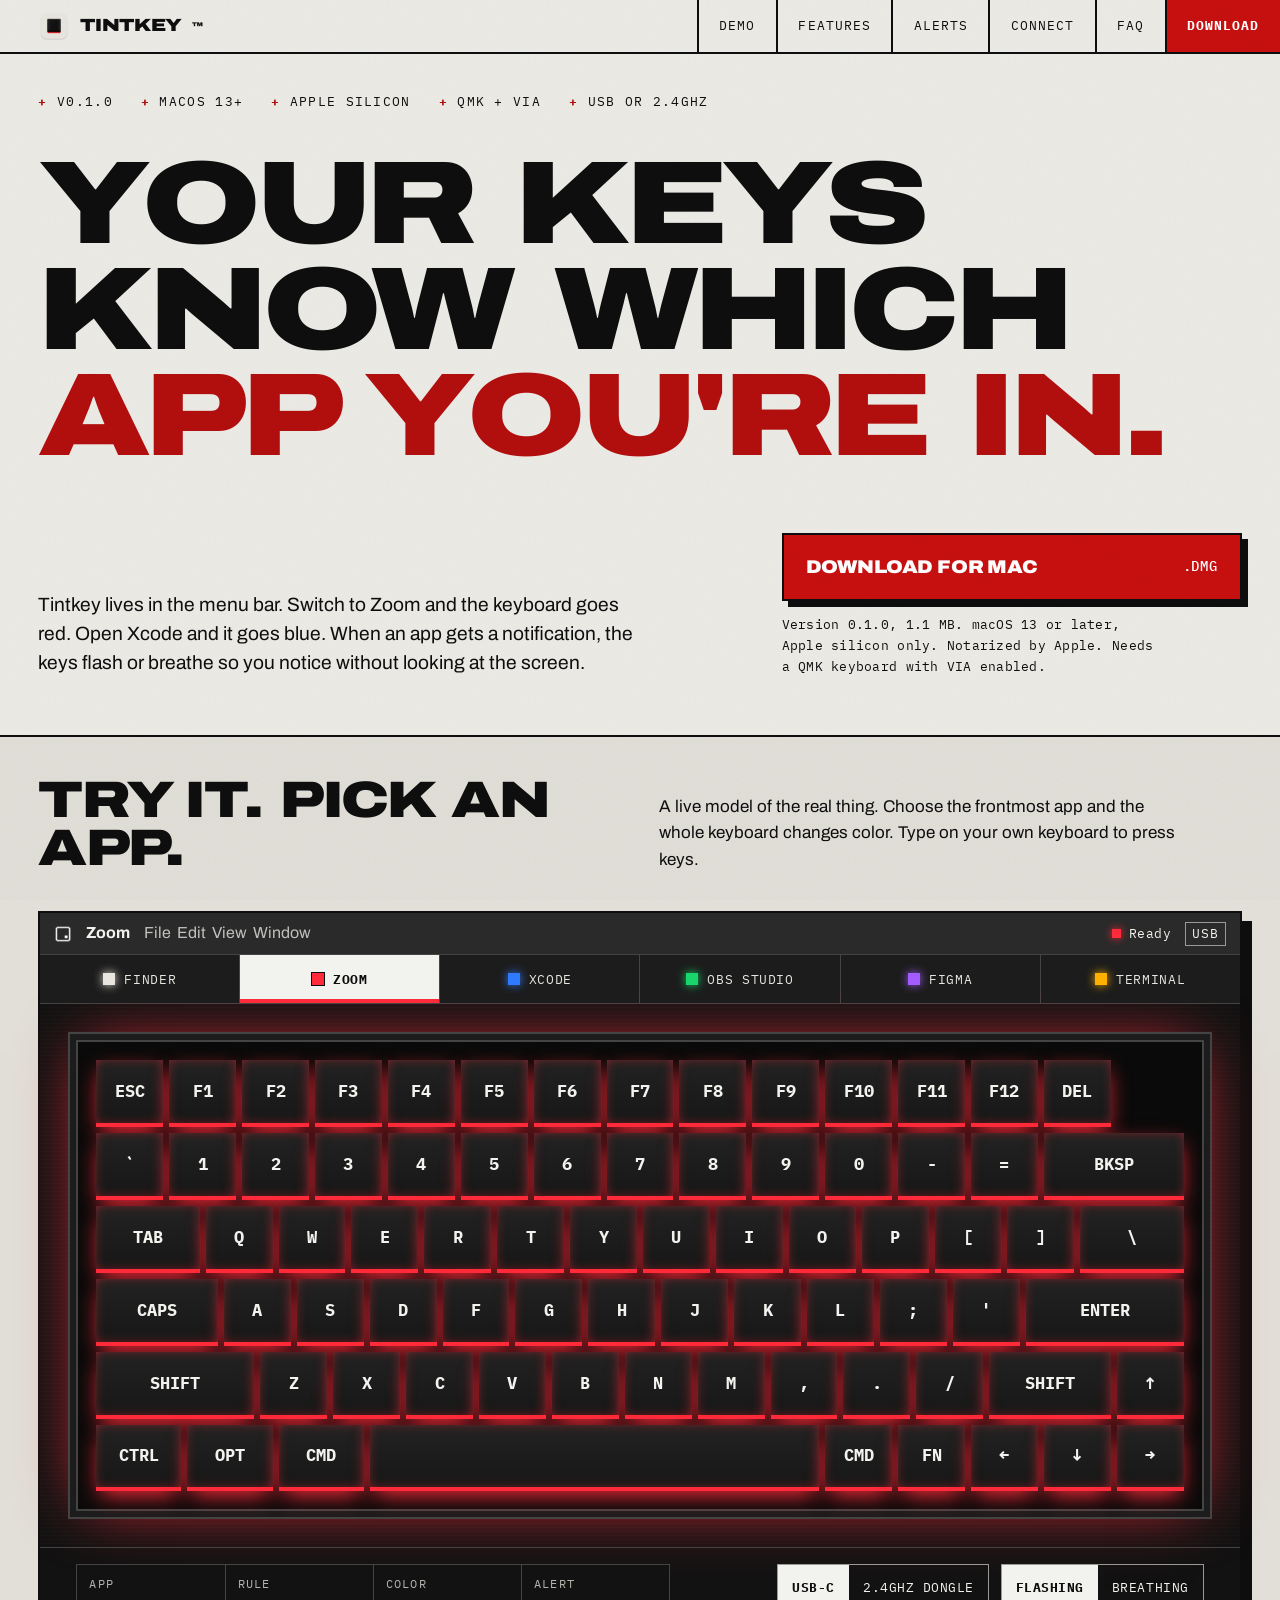
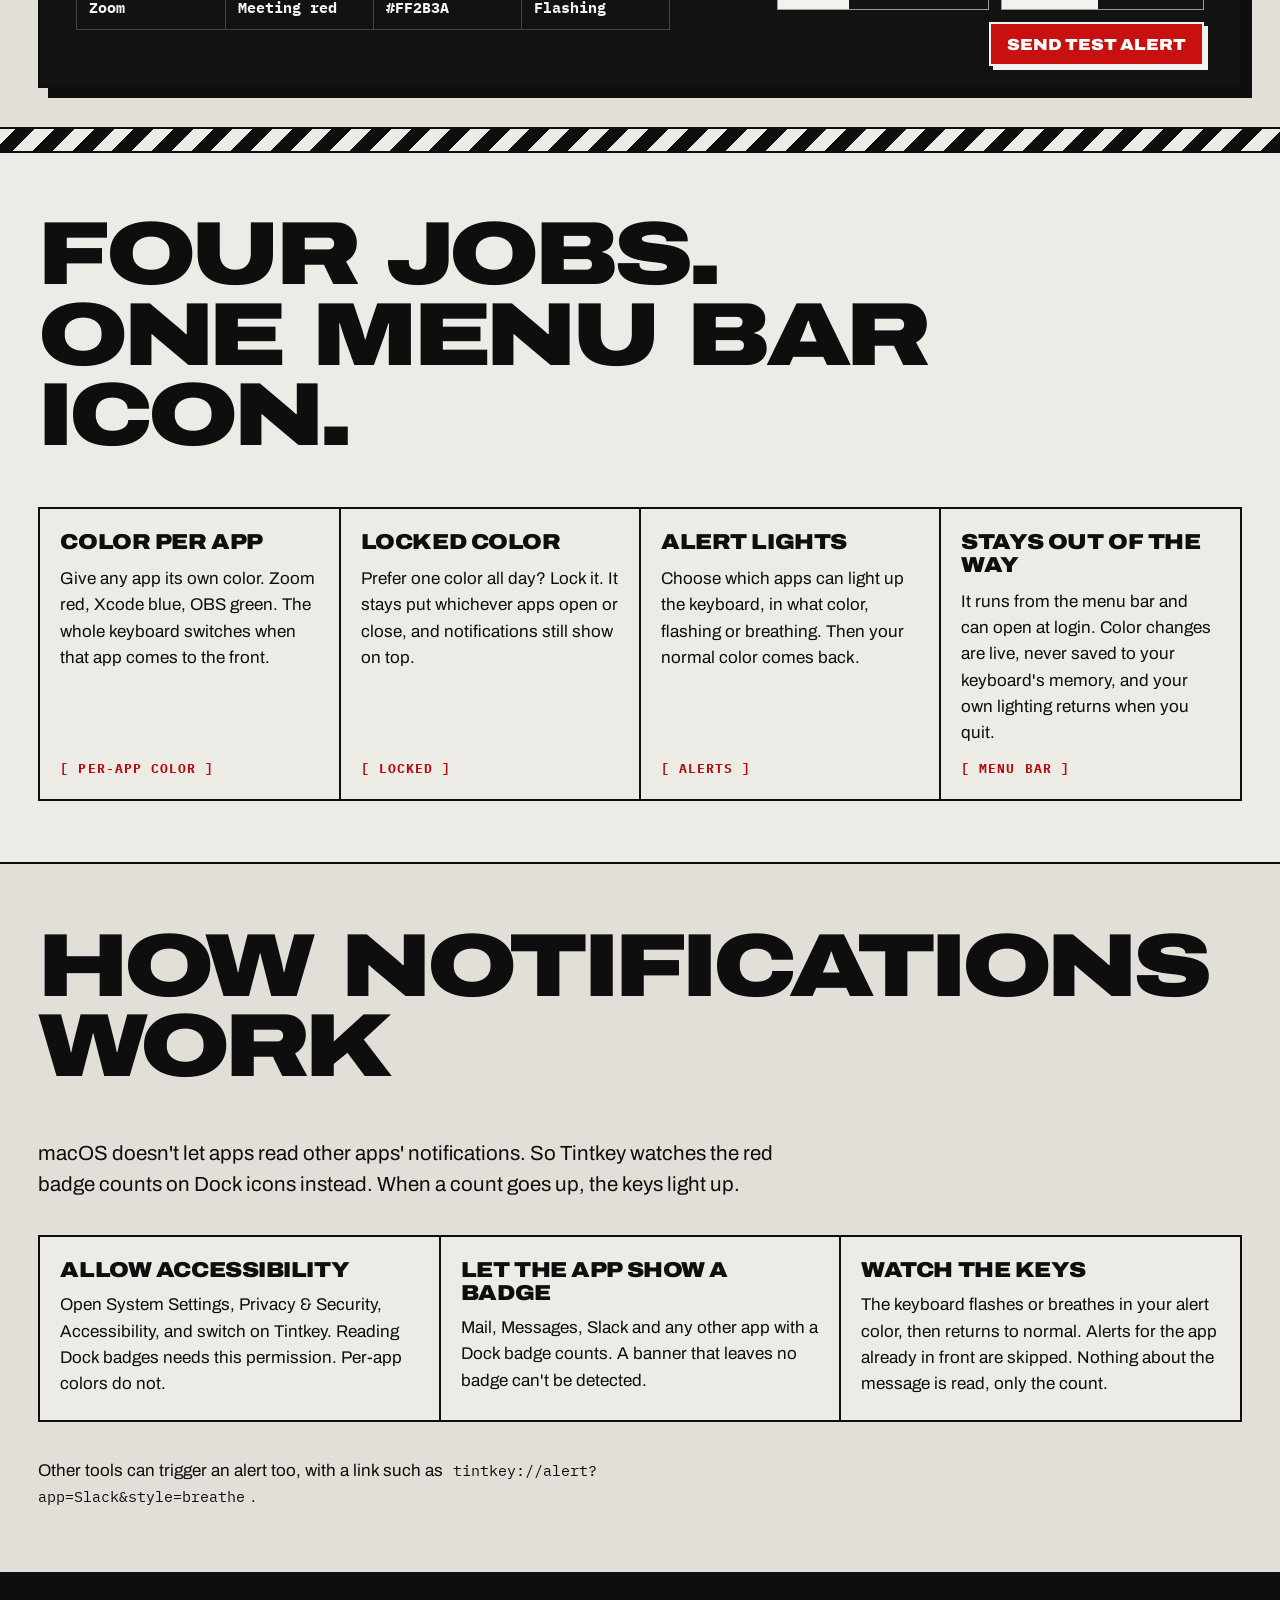
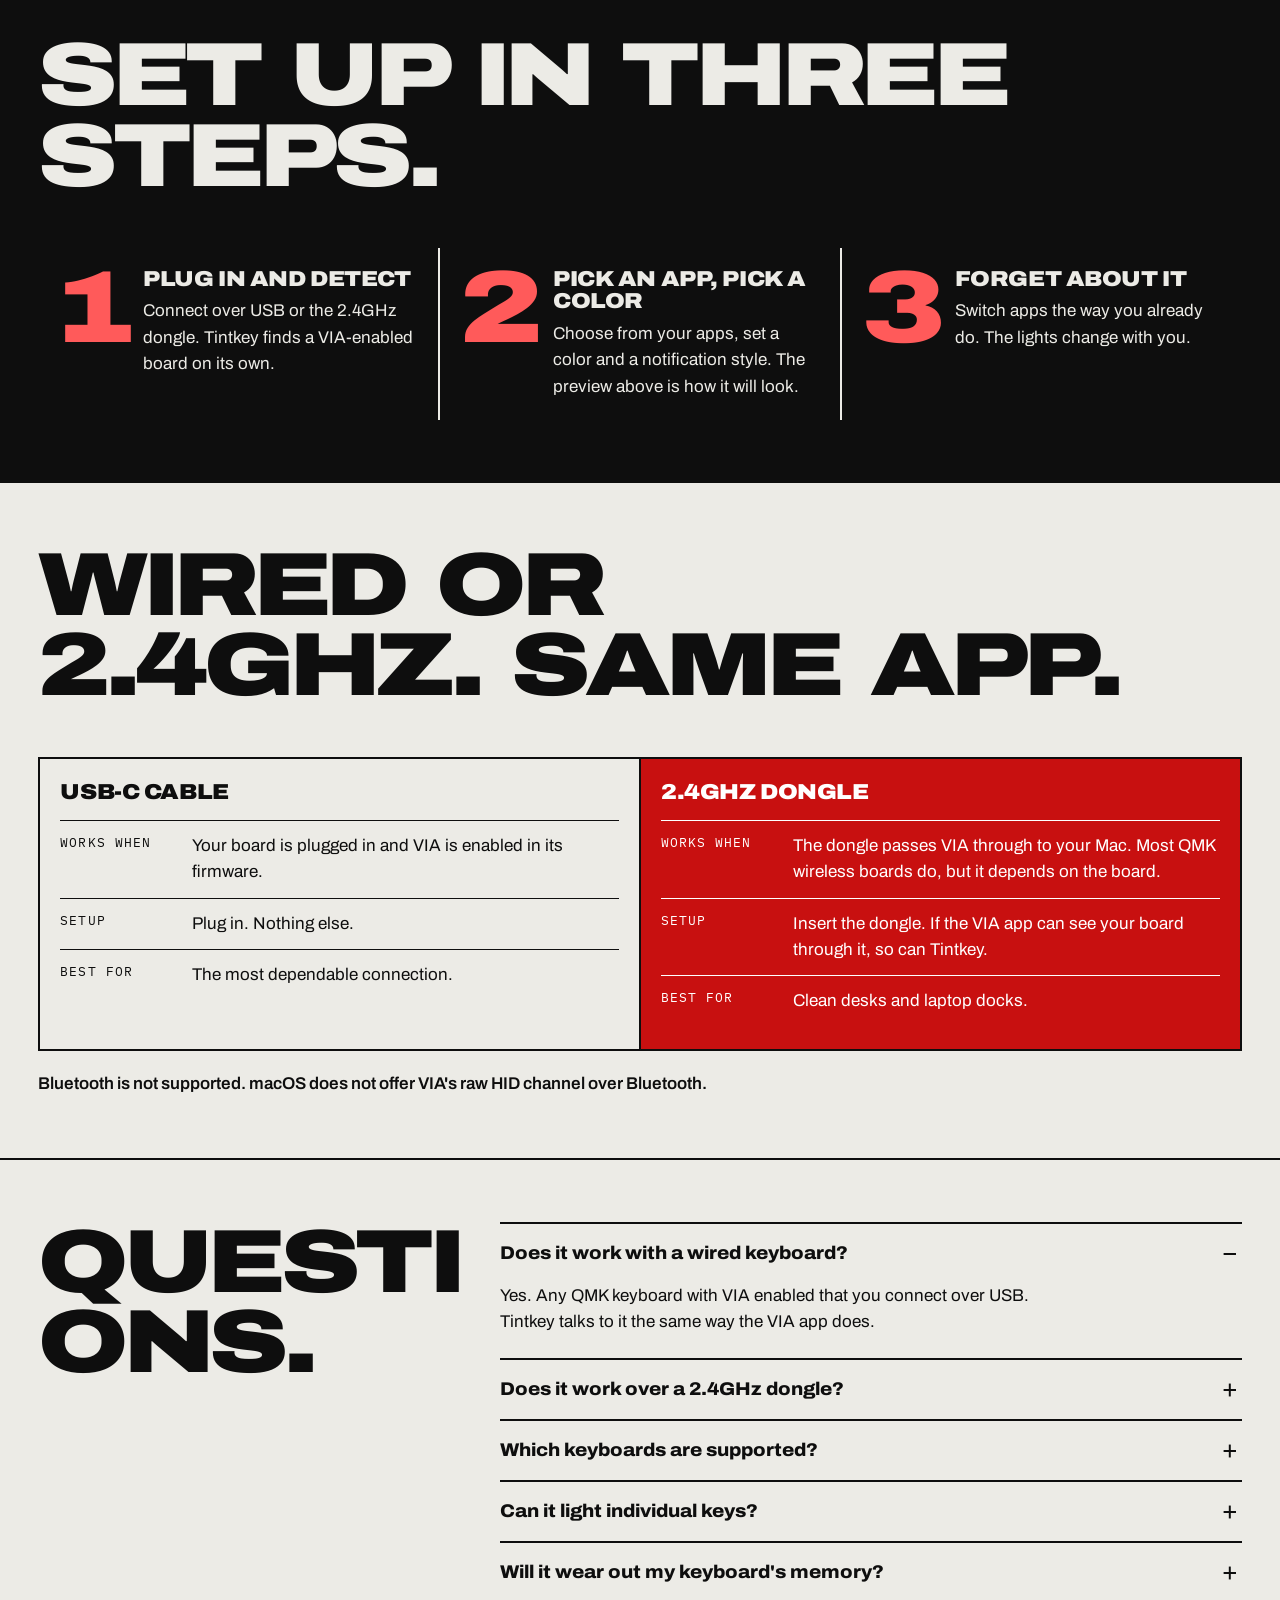
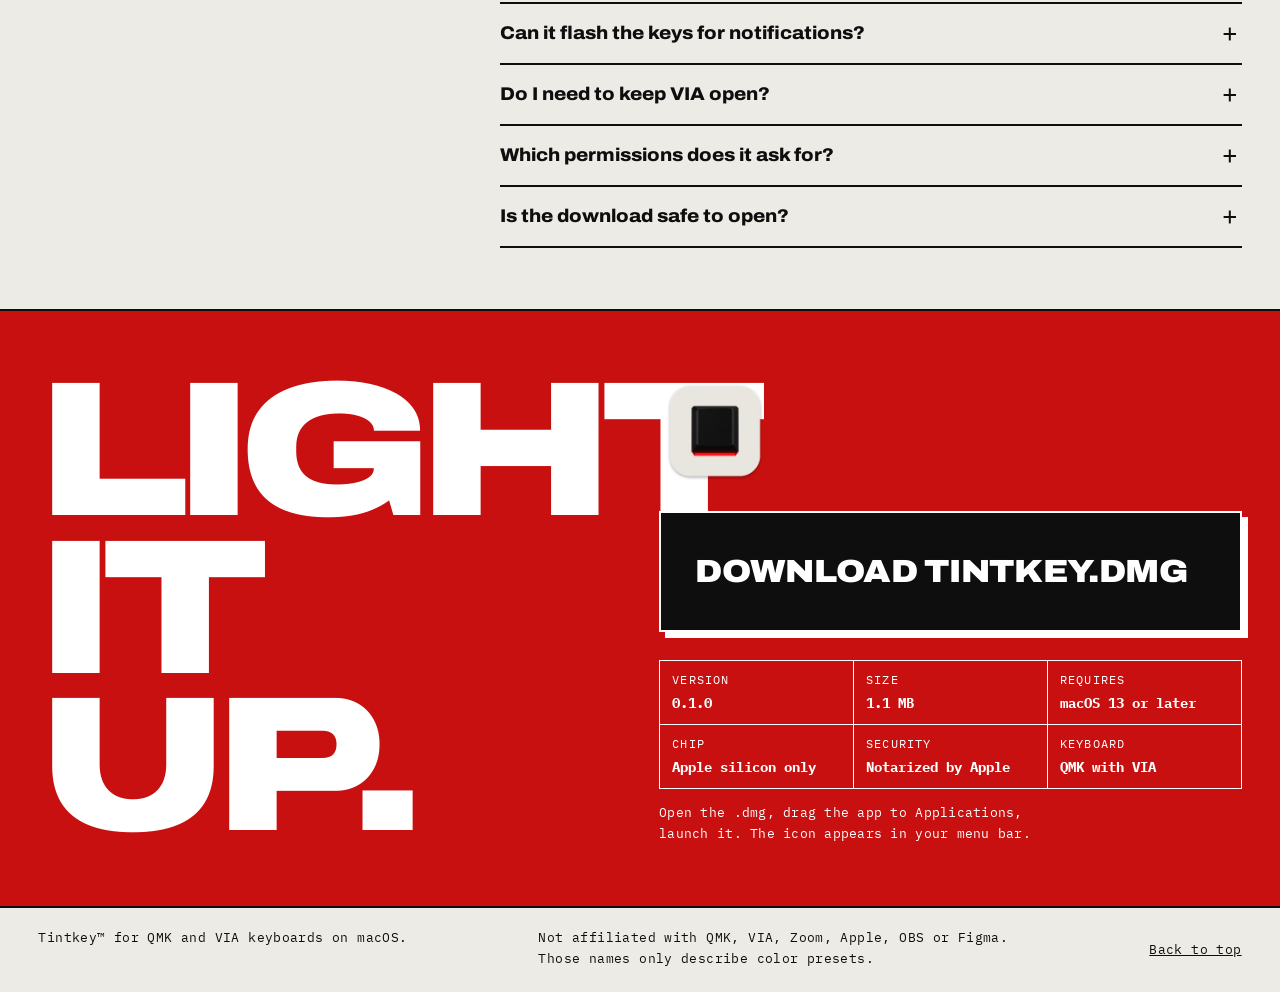
==== docs/index.html @ 63b2cac0 "Serve the landing page from docs/ for GitHub Pages Co-Authored-By: Claude Sonnet 5.5 <noreply@anthro" ====
<!doctype html>
<html lang="en">
<head>
<meta charset="utf-8">
<meta name="viewport" content="width=device-width, initial-scale=1">
<title>Tintkey | Per-app keyboard lighting for macOS</title>
<meta name="description" content="A macOS menu bar app that changes your QMK/VIA keyboard's RGB color to match the app you're in, and flashes or breathes the keys when an app gets a notification.">
<link rel="canonical" href="https://akabdalla9124.github.io/tintkey/">
<meta name="color-scheme" content="light dark">
<meta name="theme-color" content="#ecebe6" media="(prefers-color-scheme: light)">
<meta name="theme-color" content="#121212" media="(prefers-color-scheme: dark)">

<link rel="icon" href="favicon.ico" sizes="48x48">
<link rel="icon" type="image/png" sizes="32x32" href="assets/favicon-32.png">
<link rel="icon" type="image/png" sizes="16x16" href="assets/favicon-16.png">
<link rel="apple-touch-icon" sizes="180x180" href="assets/apple-touch-icon.png">

<meta property="og:type" content="website">
<meta property="og:site_name" content="Tintkey">
<meta property="og:title" content="Tintkey | Per-app keyboard lighting for macOS">
<meta property="og:description" content="Your keyboard changes color with the app you're in, and flashes when something needs you. QMK/VIA boards, USB or 2.4GHz.">
<meta property="og:image" content="https://akabdalla9124.github.io/tintkey/assets/og-card.png">
<meta property="og:image:width" content="1200">
<meta property="og:image:height" content="630">
<meta property="og:image:alt" content="Tintkey app icon, a black keycap with a red glow, next to the headline: your keys know which app you're in.">
<meta name="twitter:card" content="summary_large_image">
<meta name="twitter:title" content="Tintkey | Per-app keyboard lighting for macOS">
<meta name="twitter:description" content="Your keyboard changes color with the app you're in, and flashes when something needs you.">
<meta name="twitter:image" content="https://akabdalla9124.github.io/tintkey/assets/og-card.png">
<meta name="twitter:image:alt" content="Tintkey app icon next to the headline: your keys know which app you're in.">

<link rel="preconnect" href="https://fonts.googleapis.com">
<link rel="preconnect" href="https://fonts.gstatic.com" crossorigin>
<link href="https://fonts.googleapis.com/css2?family=Archivo:wdth,wght@62..125,100..900&family=IBM+Plex+Mono:wght@400;500;700&display=swap" rel="stylesheet">
<link rel="stylesheet" href="styles.css">
</head>
<body>
<a class="skip" href="#main">Skip to content</a>

<header class="top" id="top">
  <a class="brand" href="#main"><img src="assets/icon-192.png" width="32" height="32" alt=""><span data-brand>Tintkey</span><sup>&trade;</sup></a>
  <nav aria-label="Primary">
    <a href="#demo">Demo</a>
    <a href="#features">Features</a>
    <a href="#notifications">Alerts</a>
    <a href="#connect">Connect</a>
    <a href="#faq">FAQ</a>
    <a class="nav-dl" href="https://github.com/akabdalla9124/tintkey/releases/latest/download/Tintkey.dmg" data-dmg>Download</a>
  </nav>
</header>

<main id="main">
<section class="hero" aria-labelledby="hero-h">
  <ul class="hero-meta" aria-label="Quick facts">
    <li>v0.1.0</li><li>macOS 13+</li><li>Apple silicon</li><li>QMK + VIA</li><li>USB or 2.4GHz</li>
  </ul>
  <h1 id="hero-h">
    <span>Your keys</span>
    <span>know which</span>
    <span class="h1-red">app you're in.</span>
  </h1>
  <div class="hero-row">
    <p class="lede"><span data-brand>Tintkey</span> lives in the menu bar. Switch to Zoom and the keyboard goes red. Open Xcode and it goes blue. When an app gets a notification, the keys flash or breathe so you notice without looking at the screen.</p>
    <div class="cta-stack">
      <a class="btn btn-primary" href="https://github.com/akabdalla9124/tintkey/releases/latest/download/Tintkey.dmg" data-dmg>Download for Mac <small>.dmg</small></a>
      <p class="fine" data-dl-line>Version 0.1.0, 1.1 MB. macOS 13 or later, Apple silicon only. Notarized by Apple. Needs a QMK keyboard with VIA enabled.</p>
    </div>
  </div>
</section>

<section class="demo" id="demo" aria-labelledby="demo-h">
  <div class="demo-head">
    <h2 id="demo-h">Try it. Pick an app.</h2>
    <p>A live model of the real thing. Choose the frontmost app and the whole keyboard changes color. Type on your own keyboard to press keys.</p>
  </div>

  <div class="console">
    <div class="menubar">
      <img class="mb-icon" src="assets/menubar-icon@2x.png" width="18" height="18" alt="">
      <strong id="mb-app">Finder</strong>
      <span class="mb-items" aria-hidden="true">File&nbsp;&nbsp;Edit&nbsp;&nbsp;View&nbsp;&nbsp;Window</span>
      <span class="mb-spacer"></span>
      <span class="mb-status" id="mb-status"><i class="dot" aria-hidden="true"></i><span id="mb-state">Ready</span></span>
      <output class="mb-conn" id="mb-conn" aria-label="Connection">USB</output>
    </div>

    <div class="picker" role="radiogroup" aria-label="Frontmost app" id="picker"></div>

    <div class="board-wrap">
      <div class="board" id="board" role="img" aria-label="Illustration of a mechanical keyboard whose lighting color follows the selected app"></div>
    </div>

    <div class="readout">
      <dl>
        <div><dt>App</dt><dd id="r-app">Finder</dd></div>
        <div><dt>Rule</dt><dd id="r-profile">None</dd></div>
        <div><dt>Color</dt><dd id="r-hex">Keyboard's own</dd></div>
        <div><dt>Alert</dt><dd id="r-alert">Flashing</dd></div>
      </dl>
      <div class="controls">
        <div class="seg" role="radiogroup" aria-label="Connection type" id="conn">
          <button type="button" role="radio" aria-checked="true" data-conn="USB">USB-C</button>
          <button type="button" role="radio" aria-checked="false" data-conn="2.4G">2.4GHz dongle</button>
        </div>
        <div class="seg" role="radiogroup" aria-label="Alert style" id="style">
          <button type="button" role="radio" aria-checked="true" data-style="flash">Flashing</button>
          <button type="button" role="radio" aria-checked="false" data-style="breathe">Breathing</button>
        </div>
        <button type="button" class="btn btn-alert" id="ping">Send test alert</button>
      </div>
    </div>
    <p class="sr-only" id="live" role="status" aria-live="polite"></p>
  </div>
</section>

<div class="stripe" aria-hidden="true"><div></div></div>

<section class="features" id="features" aria-labelledby="feat-h">
  <h2 id="feat-h" class="big">Four jobs.<br>One menu bar icon.</h2>
  <div class="grid">
    <article>
      <h3>Color per app</h3>
      <p>Give any app its own color. Zoom red, Xcode blue, OBS green. The whole keyboard switches when that app comes to the front.</p>
      <samp>[ PER-APP COLOR ]</samp>
    </article>
    <article>
      <h3>Locked color</h3>
      <p>Prefer one color all day? Lock it. It stays put whichever apps open or close, and notifications still show on top.</p>
      <samp>[ LOCKED ]</samp>
    </article>
    <article>
      <h3>Alert lights</h3>
      <p>Choose which apps can light up the keyboard, in what color, flashing or breathing. Then your normal color comes back.</p>
      <samp>[ ALERTS ]</samp>
    </article>
    <article>
      <h3>Stays out of the way</h3>
      <p>It runs from the menu bar and can open at login. Color changes are live, never saved to your keyboard's memory, and your own lighting returns when you quit.</p>
      <samp>[ MENU BAR ]</samp>
    </article>
  </div>
</section>

<section class="notify" id="notifications" aria-labelledby="notif-h">
  <h2 id="notif-h" class="big">How notifications work</h2>
  <div class="notify-body">
    <p class="notify-lede">macOS doesn't let apps read other apps' notifications. So <span data-brand>Tintkey</span> watches the red badge counts on Dock icons instead. When a count goes up, the keys light up.</p>
    <ol class="steps">
      <li><h3>Allow Accessibility</h3><p>Open System Settings, Privacy &amp; Security, Accessibility, and switch on <span data-brand>Tintkey</span>. Reading Dock badges needs this permission. Per-app colors do not.</p></li>
      <li><h3>Let the app show a badge</h3><p>Mail, Messages, Slack and any other app with a Dock badge counts. A banner that leaves no badge can't be detected.</p></li>
      <li><h3>Watch the keys</h3><p>The keyboard flashes or breathes in your alert color, then returns to normal. Alerts for the app already in front are skipped. Nothing about the message is read, only the count.</p></li>
    </ol>
    <p class="notify-note">Other tools can trigger an alert too, with a link such as <code>tintkey://alert?app=Slack&amp;style=breathe</code>.</p>
  </div>
</section>

<section class="how" aria-labelledby="how-h">
  <h2 id="how-h" class="big">Set up in three steps.</h2>
  <ol>
    <li><b aria-hidden="true">1</b><div><h3>Plug in and detect</h3><p>Connect over USB or the 2.4GHz dongle. <span data-brand>Tintkey</span> finds a VIA-enabled board on its own.</p></div></li>
    <li><b aria-hidden="true">2</b><div><h3>Pick an app, pick a color</h3><p>Choose from your apps, set a color and a notification style. The preview above is how it will look.</p></div></li>
    <li><b aria-hidden="true">3</b><div><h3>Forget about it</h3><p>Switch apps the way you already do. The lights change with you.</p></div></li>
  </ol>
</section>

<section class="connect" id="connect" aria-labelledby="con-h">
  <h2 id="con-h" class="big">Wired or<br>2.4GHz. Same app.</h2>
  <div class="compare">
    <div>
      <h3>USB-C cable</h3>
      <dl>
        <div><dt>Works when</dt><dd>Your board is plugged in and VIA is enabled in its firmware.</dd></div>
        <div><dt>Setup</dt><dd>Plug in. Nothing else.</dd></div>
        <div><dt>Best for</dt><dd>The most dependable connection.</dd></div>
      </dl>
    </div>
    <div>
      <h3>2.4GHz dongle</h3>
      <dl>
        <div><dt>Works when</dt><dd>The dongle passes VIA through to your Mac. Most QMK wireless boards do, but it depends on the board.</dd></div>
        <div><dt>Setup</dt><dd>Insert the dongle. If the VIA app can see your board through it, so can <span data-brand>Tintkey</span>.</dd></div>
        <div><dt>Best for</dt><dd>Clean desks and laptop docks.</dd></div>
      </dl>
    </div>
  </div>
  <p class="connect-note">Bluetooth is not supported. macOS does not offer VIA's raw HID channel over Bluetooth.</p>
</section>

<section class="faq" id="faq" aria-labelledby="faq-h">
  <h2 id="faq-h" class="big">Questions.</h2>
  <div class="faq-list">
    <details open>
      <summary>Does it work with a wired keyboard?</summary>
      <p>Yes. Any QMK keyboard with VIA enabled that you connect over USB. <span data-brand>Tintkey</span> talks to it the same way the VIA app does.</p>
    </details>
    <details>
      <summary>Does it work over a 2.4GHz dongle?</summary>
      <p>Yes, if the dongle passes VIA through to your Mac. If the VIA app can see your board through the dongle, so can <span data-brand>Tintkey</span>. Bluetooth is not supported.</p>
    </details>
    <details>
      <summary>Which keyboards are supported?</summary>
      <p>QMK firmware with VIA support and lighting controls (RGB Matrix, RGB Light or backlight). It was developed on a Keychron V1 Max. Stock firmware that VIA cannot open will not work.</p>
    </details>
    <details>
      <summary>Can it light individual keys?</summary>
      <p>No. Stock VIA sets one color for the whole board, so that is what <span data-brand>Tintkey</span> does. The demo above shows the same single color on every key.</p>
    </details>
    <details>
      <summary>Will it wear out my keyboard's memory?</summary>
      <p>No. Color changes are sent as live settings and never saved to the keyboard. Your own lighting comes back when you quit.</p>
    </details>
    <details>
      <summary>Can it flash the keys for notifications?</summary>
      <p>Yes, flashing or breathing, in a color you choose per app. It detects Dock badges, so it works for apps that show a badge on their Dock icon. It needs the Accessibility permission, and it reads only the count, never the content.</p>
    </details>
    <details>
      <summary>Do I need to keep VIA open?</summary>
      <p>No. Quit it while <span data-brand>Tintkey</span> runs so the two don't fight over the lighting.</p>
    </details>
    <details>
      <summary>Which permissions does it ask for?</summary>
      <p>Per-app colors need none. Notification alerts need Accessibility so it can read Dock badge counts. Nothing leaves your Mac.</p>
    </details>
    <details>
      <summary>Is the download safe to open?</summary>
      <p>The .dmg is signed with a Developer ID and notarized by Apple, so macOS opens it without a warning.</p>
    </details>
  </div>
</section>

<section class="download" id="download" aria-labelledby="dl-h">
  <h2 id="dl-h">Light it<br>up.</h2>
  <div class="dl-box">
    <img class="dl-icon" src="assets/icon-512.png" width="112" height="112" alt="Tintkey app icon: a black keycap with a red glow">
    <a class="btn btn-primary btn-xl" href="https://github.com/akabdalla9124/tintkey/releases/latest/download/Tintkey.dmg" data-dmg><span>Download <span data-brand>Tintkey</span>.dmg</span></a>
    <dl class="specs">
      <div><dt>Version</dt><dd>0.1.0</dd></div>
      <div><dt>Size</dt><dd>1.1 MB</dd></div>
      <div><dt>Requires</dt><dd>macOS 13 or later</dd></div>
      <div><dt>Chip</dt><dd>Apple silicon only</dd></div>
      <div><dt>Security</dt><dd>Notarized by Apple</dd></div>
      <div><dt>Keyboard</dt><dd>QMK with VIA</dd></div>
    </dl>
    <p class="fine">Open the .dmg, drag the app to Applications, launch it. The icon appears in your menu bar.</p>
  </div>
</section>
</main>

<footer>
  <span><span data-brand>Tintkey</span>&trade; for QMK and VIA keyboards on macOS.</span>
  <span>Not affiliated with QMK, VIA, Zoom, Apple, OBS or Figma. Those names only describe color presets.</span>
  <a href="#top">Back to top</a>
</footer>

<script src="script.js"></script>
</body>
</html>
---- docs/styles.css ----
/* Tokens: every text/background pair below is checked in DESIGN.md (WCAG AA). */
:root{
  --paper:#ecebe6;
  --paper-2:#e1dfd8;
  --ink:#0e0e0e;
  --on-ink:#ecebe6;
  --red:#c81010;          /* hazard red as a FILL: white text on it = 5.9:1 */
  --red-text:#b30e0e;     /* hazard red as TEXT on paper / paper-2 */
  --red-on-ink:#ff5a5a;   /* hazard red as TEXT on the ink panel */
  --case:#121212;
  --case-2:#1c1c1c;
  --line:2px solid var(--ink);
  --sans:"Archivo","Helvetica Neue",Arial,sans-serif;
  --mono:"IBM Plex Mono",ui-monospace,Menlo,monospace;
  --pad:clamp(16px,3vw,40px);
  color-scheme:light dark;
}
@media (prefers-color-scheme:dark){
  :root{
    --paper:#121212;--paper-2:#1b1b1b;--ink:#ecebe6;--on-ink:#121212;
    --red-text:#ff5a5a;--red-on-ink:#b30e0e;
    --case:#0b0b0b;--case-2:#181818;
  }
}
*{box-sizing:border-box;margin:0;border-radius:0}
html{scroll-behavior:smooth;-webkit-text-size-adjust:100%}
body{
  background:var(--paper);color:var(--ink);
  font-family:var(--sans);font-size:1.0625rem;line-height:1.55;
  font-stretch:100%;
  -webkit-font-smoothing:antialiased;
  overflow-x:hidden;
}
/* paper grain */
body::after{
  content:"";position:fixed;inset:0;pointer-events:none;z-index:50;opacity:.07;mix-blend-mode:multiply;
  background-image:url("data:image/svg+xml;utf8,<svg xmlns='http://www.w3.org/2000/svg' width='160' height='160'><filter id='n'><feTurbulence type='fractalNoise' baseFrequency='.9' numOctaves='2' stitchTiles='stitch'/></filter><rect width='160' height='160' filter='url(%23n)'/></svg>");
}
@media (prefers-color-scheme:dark){ body::after{mix-blend-mode:screen;opacity:.04} }
a{color:inherit}
p a,.fine a{text-decoration:underline;text-underline-offset:3px}
:focus-visible{outline:3px solid var(--red-text);outline-offset:3px}
.skip{position:absolute;left:-999px;top:0;background:var(--ink);color:var(--paper);padding:12px 16px;z-index:100}
.skip:focus{left:0}
.sr-only{position:absolute;width:1px;height:1px;overflow:hidden;clip:rect(0 0 0 0);white-space:nowrap}
sup{font-size:.55em;vertical-align:super;line-height:0}
code{font-family:var(--mono);font-size:.88em;background:var(--paper-2);padding:1px 6px;overflow-wrap:anywhere}

/* ---------- top bar ---------- */
.top{
  position:sticky;top:0;z-index:20;background:var(--paper);
  display:flex;justify-content:space-between;align-items:stretch;
  border-bottom:var(--line);
}
.brand{
  display:flex;align-items:center;gap:10px;padding:8px var(--pad);min-height:52px;
  font-weight:900;font-stretch:125%;font-size:1.1rem;letter-spacing:-.02em;text-decoration:none;text-transform:uppercase;
}
.brand img{width:32px;height:32px;display:block}
.top nav{display:flex}
.top nav a{
  display:flex;align-items:center;min-height:52px;padding:0 clamp(10px,1.6vw,22px);border-left:var(--line);
  font-family:var(--mono);font-size:.8125rem;letter-spacing:.08em;text-transform:uppercase;text-decoration:none;
}
.top nav a:hover{background:var(--ink);color:var(--paper)}
.top nav .nav-dl{background:var(--red);color:#fff;font-weight:700}
.top nav .nav-dl:hover{background:var(--ink);color:var(--paper)}

/* ---------- hero ---------- */
.hero{padding:var(--pad) var(--pad) calc(var(--pad)*1.5);border-bottom:var(--line)}
.hero-meta{
  list-style:none;padding:0 0 var(--pad);
  display:flex;flex-wrap:wrap;gap:6px 28px;font-family:var(--mono);font-size:.8125rem;letter-spacing:.1em;text-transform:uppercase;
}
.hero-meta li::before{content:"+ ";color:var(--red-text);font-weight:700}
h1{
  word-spacing:.12em;
  font-weight:900;font-stretch:125%;text-transform:uppercase;
  font-size:clamp(2.6rem,9.2vw,9.5rem);line-height:.9;letter-spacing:-.045em;
}
h1 span{display:block}
.h1-red{color:var(--red-text)}
.hero-row{
  display:grid;grid-template-columns:minmax(0,1.3fr) minmax(0,1fr);gap:var(--pad);
  margin-top:clamp(28px,5vw,64px);align-items:end;
}
.lede{max-width:56ch;font-size:clamp(1.0625rem,1.5vw,1.3rem);line-height:1.5}
.fine{font-family:var(--mono);font-size:.8125rem;line-height:1.6;letter-spacing:.02em;margin-top:14px;max-width:48ch}
.cta-stack{justify-self:end;width:min(100%,460px)}

.btn{
  display:flex;justify-content:space-between;align-items:center;gap:16px;min-height:48px;
  padding:18px 22px;border:var(--line);text-decoration:none;
  font-weight:900;font-stretch:112%;text-transform:uppercase;letter-spacing:-.01em;font-size:1.15rem;
  transition:transform .12s steps(2),box-shadow .12s steps(2);
  box-shadow:6px 6px 0 var(--ink);cursor:pointer;font-family:var(--sans);
}
.btn small{font-family:var(--mono);font-weight:500;font-size:.875rem;letter-spacing:.05em}
.btn-primary{background:var(--red);color:#fff}
.btn:hover{transform:translate(3px,3px);box-shadow:3px 3px 0 var(--ink)}
.btn:active{transform:translate(6px,6px);box-shadow:0 0 0 var(--ink)}
.dl-box,.cta-stack{min-width:0}
.btn-xl{font-size:clamp(1.1rem,2.6vw,2rem);padding:clamp(18px,3vw,34px)}

/* ---------- demo ---------- */
.demo{padding:var(--pad);border-bottom:var(--line);background:var(--paper-2)}
.demo-head{display:grid;grid-template-columns:minmax(0,1fr) minmax(0,1fr);gap:var(--pad);align-items:end;margin-bottom:var(--pad)}
h2{word-spacing:.1em;font-weight:900;font-stretch:125%;text-transform:uppercase;letter-spacing:-.035em;line-height:.95;font-size:clamp(1.8rem,4vw,3.4rem)}
h2.big{font-size:clamp(2.4rem,7vw,7rem);letter-spacing:-.05em;line-height:.9;overflow-wrap:anywhere}
.demo-head p{max-width:52ch}

.console{border:2px solid var(--ink);background:var(--case);color:#f2f2ee;box-shadow:10px 10px 0 var(--ink)}
.menubar{
  display:flex;align-items:center;gap:14px;padding:8px 14px;background:#2a2a2a;
  font-family:var(--sans);font-size:1rem;white-space:nowrap;overflow:hidden;
}
.mb-icon{width:18px;height:18px;filter:invert(1);flex:none}
.mb-items{opacity:.75}
.mb-spacer{flex:1}
.mb-status{display:flex;align-items:center;gap:8px;font-family:var(--mono);font-size:.8125rem;letter-spacing:.04em}
.mb-status.alerting{font-weight:700}
.dot{width:9px;height:9px;background:var(--app,#888);display:inline-block;box-shadow:0 0 8px var(--app,#888);transition:background .3s,box-shadow .3s;flex:none}
.mb-conn{font-family:var(--mono);font-size:.8125rem;border:1px solid #9a9a94;padding:1px 6px;letter-spacing:.06em}

.picker{display:grid;grid-template-columns:repeat(6,1fr);gap:1px;background:#444;border-top:1px solid #444;border-bottom:1px solid #444}
.picker button{
  background:var(--case-2);color:#e6e6e0;border:0;padding:12px 10px;min-height:48px;cursor:pointer;
  font-family:var(--mono);font-size:.8125rem;letter-spacing:.05em;text-transform:uppercase;
  display:flex;align-items:center;gap:9px;justify-content:center;text-align:left;
}
.picker button i{width:12px;height:12px;flex:none;background:var(--c);box-shadow:0 0 10px var(--c)}
.picker button:hover{background:#2a2a2a}
.picker button[aria-checked="true"]{background:#f2f2ee;color:#0e0e0e;font-weight:700;box-shadow:inset 0 -4px 0 var(--c)}
.picker button[aria-checked="true"] i{box-shadow:none;outline:1px solid #0e0e0e}
.picker button:focus-visible{outline-offset:-4px;outline-color:#fff}
.picker button[aria-checked="true"]:focus-visible{outline-color:#0e0e0e}

.board-wrap{padding:clamp(14px,3vw,36px);background:
  repeating-linear-gradient(0deg,transparent 0 3px,rgba(255,255,255,.015) 3px 4px)}
.board{
  --gap:clamp(2px,.5vw,6px);--pd:clamp(6px,1.4vw,18px);--kh:40px;
  max-width:1180px;margin:0 auto;padding:var(--pd);background:#0a0a0a;border:2px solid #444;
  display:grid;gap:var(--gap);
  box-shadow:0 0 0 6px var(--case-2),0 0 0 8px #444,0 0 60px -10px var(--glow,transparent);
  transition:box-shadow .6s;
}
.row{display:grid;grid-template-columns:repeat(60,1fr);gap:var(--gap)}
.key{
  --k:#888;--kink:#000;
  height:var(--kh);
  background:linear-gradient(#222,#171717);
  border-bottom:calc(var(--kh)*.07) solid var(--k);
  color:#f2f2ee;font-family:var(--mono);font-weight:700;font-size:max(calc(var(--kh)*.26),10px);text-transform:uppercase;
  display:flex;align-items:center;justify-content:center;overflow:hidden;
  box-shadow:0 calc(var(--kh)*.12) calc(var(--kh)*.34) calc(var(--kh)*-.06) var(--k), inset 0 0 calc(var(--kh)*.22) calc(var(--kh)*-.1) var(--k);
  transition:border-color .35s ease var(--d,0ms),box-shadow .35s ease var(--d,0ms),background .08s;
  user-select:none;-webkit-user-select:none;
}
.key.down{background:var(--k);color:var(--kink);transform:translateY(2px)}
.key.alert{background:var(--k);color:var(--kink)}
.board.tiny .key{font-size:0}

.readout{
  display:grid;grid-template-columns:1.2fr 1fr;gap:var(--pad);padding:16px clamp(14px,3vw,36px) 20px;border-top:1px solid #444;
}
.readout dl{display:grid;grid-template-columns:repeat(4,1fr);gap:1px;background:#444;border:1px solid #444;align-self:start}
.readout dl div{background:var(--case);padding:10px 12px;min-width:0}
.readout dt{font-family:var(--mono);font-size:.75rem;letter-spacing:.1em;text-transform:uppercase;color:#b4b4ae}
.readout dd{font-family:var(--mono);font-size:.95rem;font-weight:700;margin-top:2px;overflow-wrap:anywhere}
.controls{display:flex;gap:12px;flex-wrap:wrap;justify-content:flex-end;align-items:stretch}
.seg{display:flex;border:1px solid #9a9a94}
.seg button{background:transparent;color:#f2f2ee;border:0;padding:10px 14px;min-height:44px;font-family:var(--mono);font-size:.8125rem;letter-spacing:.04em;text-transform:uppercase;cursor:pointer}
.seg button:hover{background:#2a2a2a}
.seg button[aria-checked="true"]{background:#f2f2ee;color:#0e0e0e;font-weight:700}
.seg button:focus-visible{outline-offset:-3px;outline-color:#fff}
.seg button[aria-checked="true"]:focus-visible{outline-color:#0e0e0e}
.btn-alert{background:var(--red);color:#fff;border-color:#f2f2ee;box-shadow:4px 4px 0 #f2f2ee;padding:10px 16px;min-height:44px;font-size:1rem}
.btn-alert:hover{box-shadow:2px 2px 0 #f2f2ee;transform:translate(2px,2px)}
.console :focus-visible{outline-color:#fff}
.console .picker button[aria-checked="true"]:focus-visible,.console .seg button[aria-checked="true"]:focus-visible{outline-color:#0e0e0e}

/* ---------- hazard stripe ---------- */
.stripe{border-bottom:var(--line)}
.stripe div{height:22px;background:repeating-linear-gradient(-45deg,var(--ink) 0 14px,var(--paper) 14px 28px)}

/* ---------- shared section spacing ---------- */
.features,.notify,.how,.connect,.faq{padding:calc(var(--pad)*1.6) var(--pad);border-bottom:var(--line)}

/* ---------- features ---------- */
.features .grid{
  display:grid;grid-template-columns:repeat(4,1fr);gap:2px;background:var(--ink);border:var(--line);margin-top:clamp(28px,4vw,56px);
}
.features article{background:var(--paper);padding:22px 20px 20px;display:flex;flex-direction:column;gap:12px;min-height:260px}
.features h3,.how h3,.compare h3,.steps h3{font-weight:900;font-stretch:112%;text-transform:uppercase;letter-spacing:-.02em;font-size:1.35rem;line-height:1.05}
.features article p{flex:1}
.features samp{font-family:var(--mono);font-size:.8125rem;letter-spacing:.08em;color:var(--red-text);font-weight:700}

/* ---------- notifications ---------- */
.notify{background:var(--paper-2)}
.notify-body{margin-top:clamp(28px,4vw,56px);display:grid;gap:clamp(20px,3vw,36px)}
.notify-lede{max-width:62ch;font-size:clamp(1.1rem,1.6vw,1.3rem);line-height:1.5}
.steps{list-style:none;padding:0;display:grid;grid-template-columns:repeat(3,1fr);gap:2px;background:var(--ink);border:var(--line)}
.steps li{background:var(--paper);padding:22px 20px;display:flex;flex-direction:column;gap:10px}
.steps p{max-width:42ch}
.notify-note{max-width:70ch}

/* ---------- how ---------- */
.how{background:var(--ink);color:var(--on-ink)}
.how ol{list-style:none;padding:0;margin-top:clamp(28px,4vw,56px);display:grid;grid-template-columns:repeat(3,1fr);gap:2px;background:var(--on-ink)}
.how li{background:var(--ink);padding:20px;display:grid;grid-template-columns:auto 1fr;gap:16px;align-items:start}
.how b{font-size:clamp(4rem,8vw,7rem);line-height:.8;font-weight:900;font-stretch:125%;color:var(--red-on-ink);letter-spacing:-.06em}
.how p{margin-top:8px;max-width:34ch}

/* ---------- connect ---------- */
.compare{display:grid;grid-template-columns:1fr 1fr;gap:2px;background:var(--ink);border:var(--line);margin-top:clamp(28px,4vw,56px)}
.compare>div{background:var(--paper);padding:22px 20px}
.compare dl{margin-top:16px}
.compare dl div{display:grid;grid-template-columns:120px 1fr;gap:12px;padding:12px 0;border-top:1px solid var(--ink)}
.compare dt{font-family:var(--mono);font-size:.8125rem;letter-spacing:.08em;text-transform:uppercase}
.compare dd{max-width:52ch}
.compare>div:last-child{background:var(--red);color:#fff}
.compare>div:last-child dl div{border-color:#fff}
.connect-note{margin-top:20px;max-width:70ch;font-weight:600}

/* ---------- faq ---------- */
.faq{display:grid;grid-template-columns:minmax(0,.8fr) minmax(0,1.4fr);gap:var(--pad);align-items:start}
.faq-list{border-top:var(--line)}
details{border-bottom:var(--line)}
summary{
  list-style:none;cursor:pointer;padding:18px 48px 18px 0;position:relative;min-height:56px;
  font-weight:800;font-stretch:108%;font-size:1.15rem;line-height:1.25;
}
summary::-webkit-details-marker{display:none}
summary::after{content:"+";position:absolute;right:4px;top:50%;translate:0 -50%;font-family:var(--mono);font-size:1.6rem;font-weight:400}
details[open] summary::after{content:"\2212"}
summary:hover{color:var(--red-text);text-decoration:underline;text-underline-offset:4px}
summary:focus-visible{outline-offset:-3px}
details p{padding:0 48px 22px 0;max-width:62ch}

/* ---------- download ---------- */
.download{
  display:grid;grid-template-columns:minmax(0,1fr) minmax(0,1fr);gap:var(--pad);align-items:end;
  padding:calc(var(--pad)*1.6) var(--pad);background:var(--red);color:#fff;border-bottom:var(--line);
}
.download h2{font-size:clamp(3.4rem,15vw,15rem);line-height:.82;letter-spacing:-.07em}
.dl-icon{display:block;width:112px;height:112px;margin-bottom:24px}
.dl-box .btn{background:#0e0e0e;color:#fff;border-color:#fff;box-shadow:6px 6px 0 #fff}
.dl-box .btn:hover{box-shadow:3px 3px 0 #fff}
.specs{display:grid;grid-template-columns:repeat(3,1fr);gap:1px;background:#fff;border:1px solid #fff;margin-top:28px}
.specs div{background:var(--red);padding:10px 12px}
.specs dt{font-family:var(--mono);font-size:.75rem;letter-spacing:.1em;text-transform:uppercase}
.specs dd{font-family:var(--mono);font-weight:700;font-size:.9rem;margin-top:2px}
.download .fine{max-width:50ch}
.download :focus-visible{outline-color:#fff}

footer{
  display:flex;justify-content:space-between;gap:12px 32px;flex-wrap:wrap;padding:20px var(--pad);
  font-family:var(--mono);font-size:.8125rem;line-height:1.6;letter-spacing:.03em;
}
footer span:nth-child(2){max-width:60ch}
footer a{display:inline-flex;align-items:center;min-height:44px}

/* ---------- responsive ---------- */
@media (max-width:1100px){
  .features .grid{grid-template-columns:1fr 1fr}
  .readout{grid-template-columns:1fr}
  .controls{justify-content:flex-start}
}
@media (max-width:980px){
  .how ol,.steps{grid-template-columns:1fr}
  .picker{grid-template-columns:repeat(3,1fr)}
  .faq{grid-template-columns:1fr}
  .download{grid-template-columns:1fr}
}
@media (max-width:700px){
  .mb-items{display:none}
  h1{font-size:clamp(2rem,8.6vw,3rem)}
  body{font-size:1rem}
  .btn-xl{font-size:1rem}
  .top nav a:not(.nav-dl){display:none}
  .hero-row,.demo-head,.compare{grid-template-columns:1fr}
  .cta-stack{justify-self:stretch;width:100%}
  .features .grid{grid-template-columns:1fr}
  .features article{min-height:0}
  .readout dl{grid-template-columns:1fr 1fr}
  .picker button{padding:12px 6px;gap:6px}
  .compare dl div{grid-template-columns:1fr;gap:2px}
  .specs{grid-template-columns:1fr 1fr}
  .console{box-shadow:5px 5px 0 var(--ink)}
  .controls{flex-direction:column}
  .seg{width:100%}.seg button{flex:1}
  .btn-alert{width:100%;justify-content:center}
  details p,summary{padding-right:40px}
}

@media (prefers-reduced-motion:reduce){
  html{scroll-behavior:auto}
  *,*::before,*::after{transition-duration:0s!important;transition-delay:0s!important;animation:none!important}
  .btn:hover,.btn:active,.key.down{transform:none}
}
section[id]{scroll-margin-top:60px}
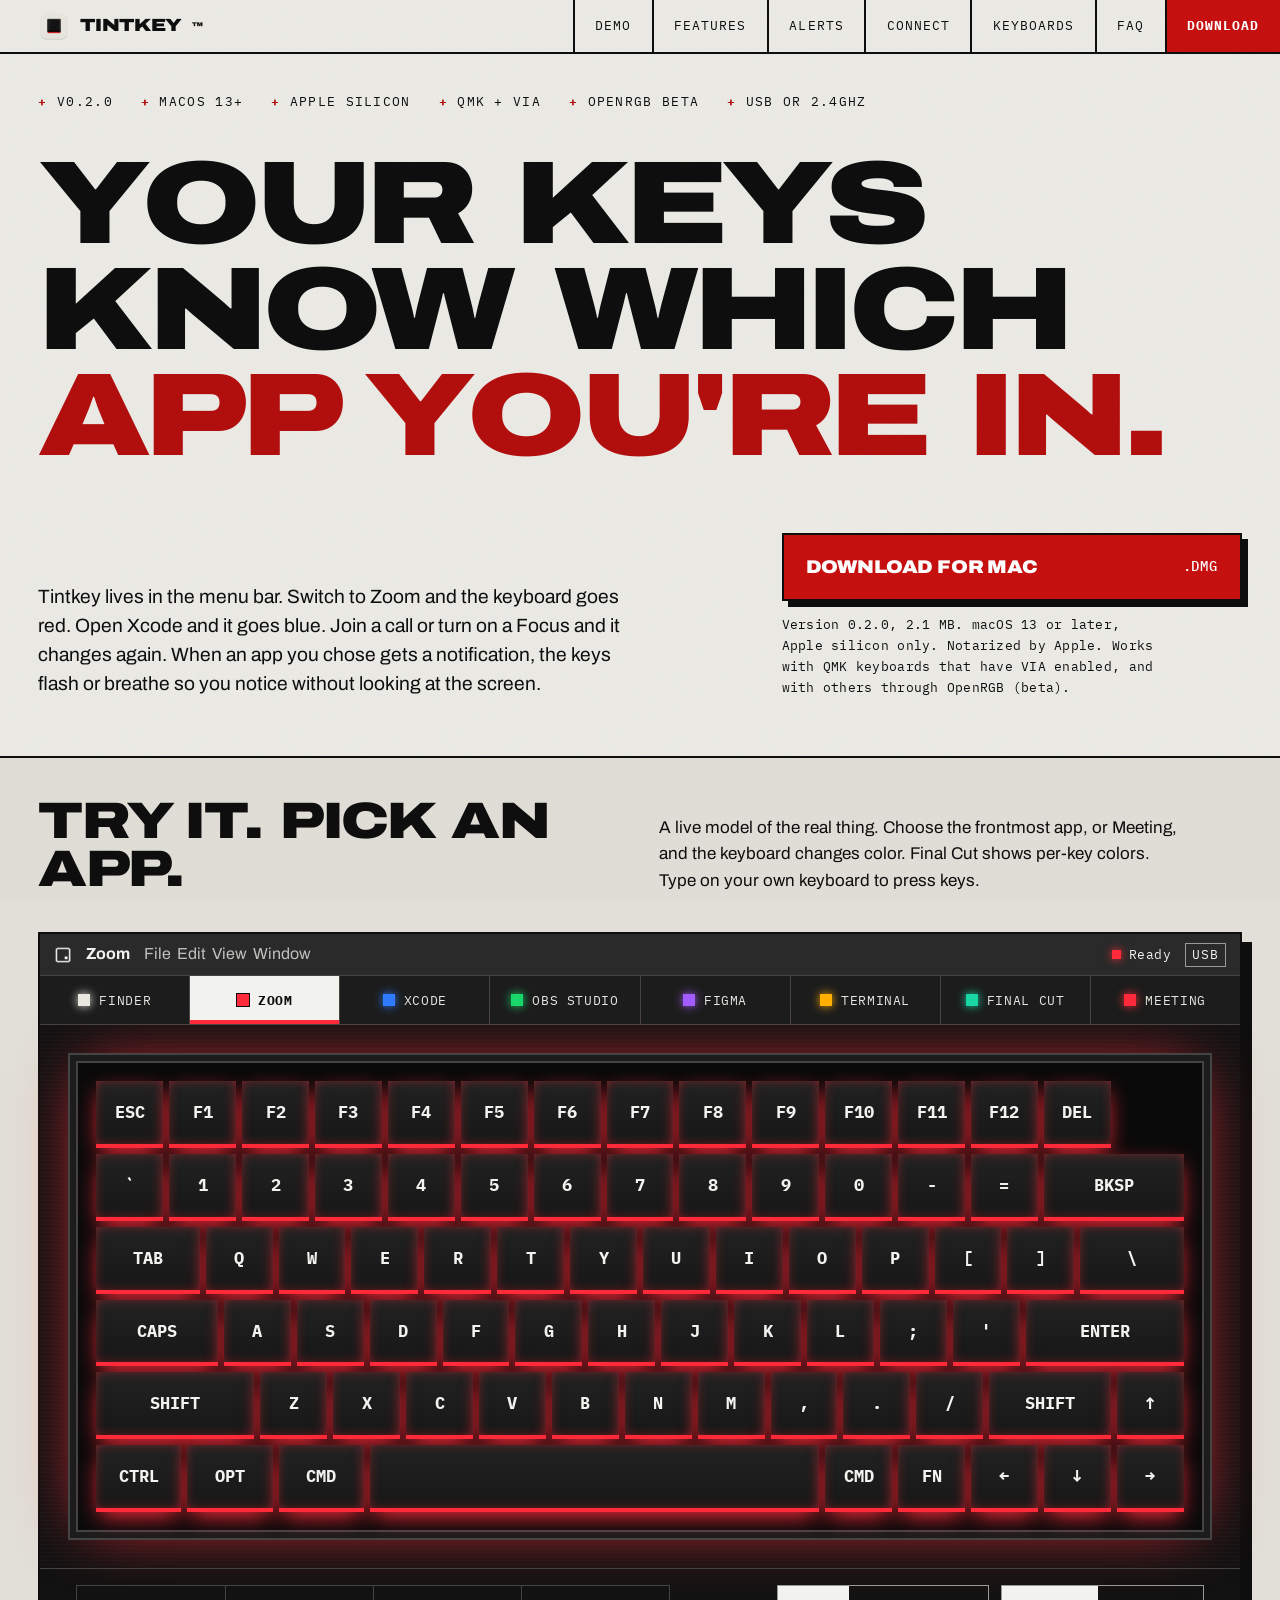
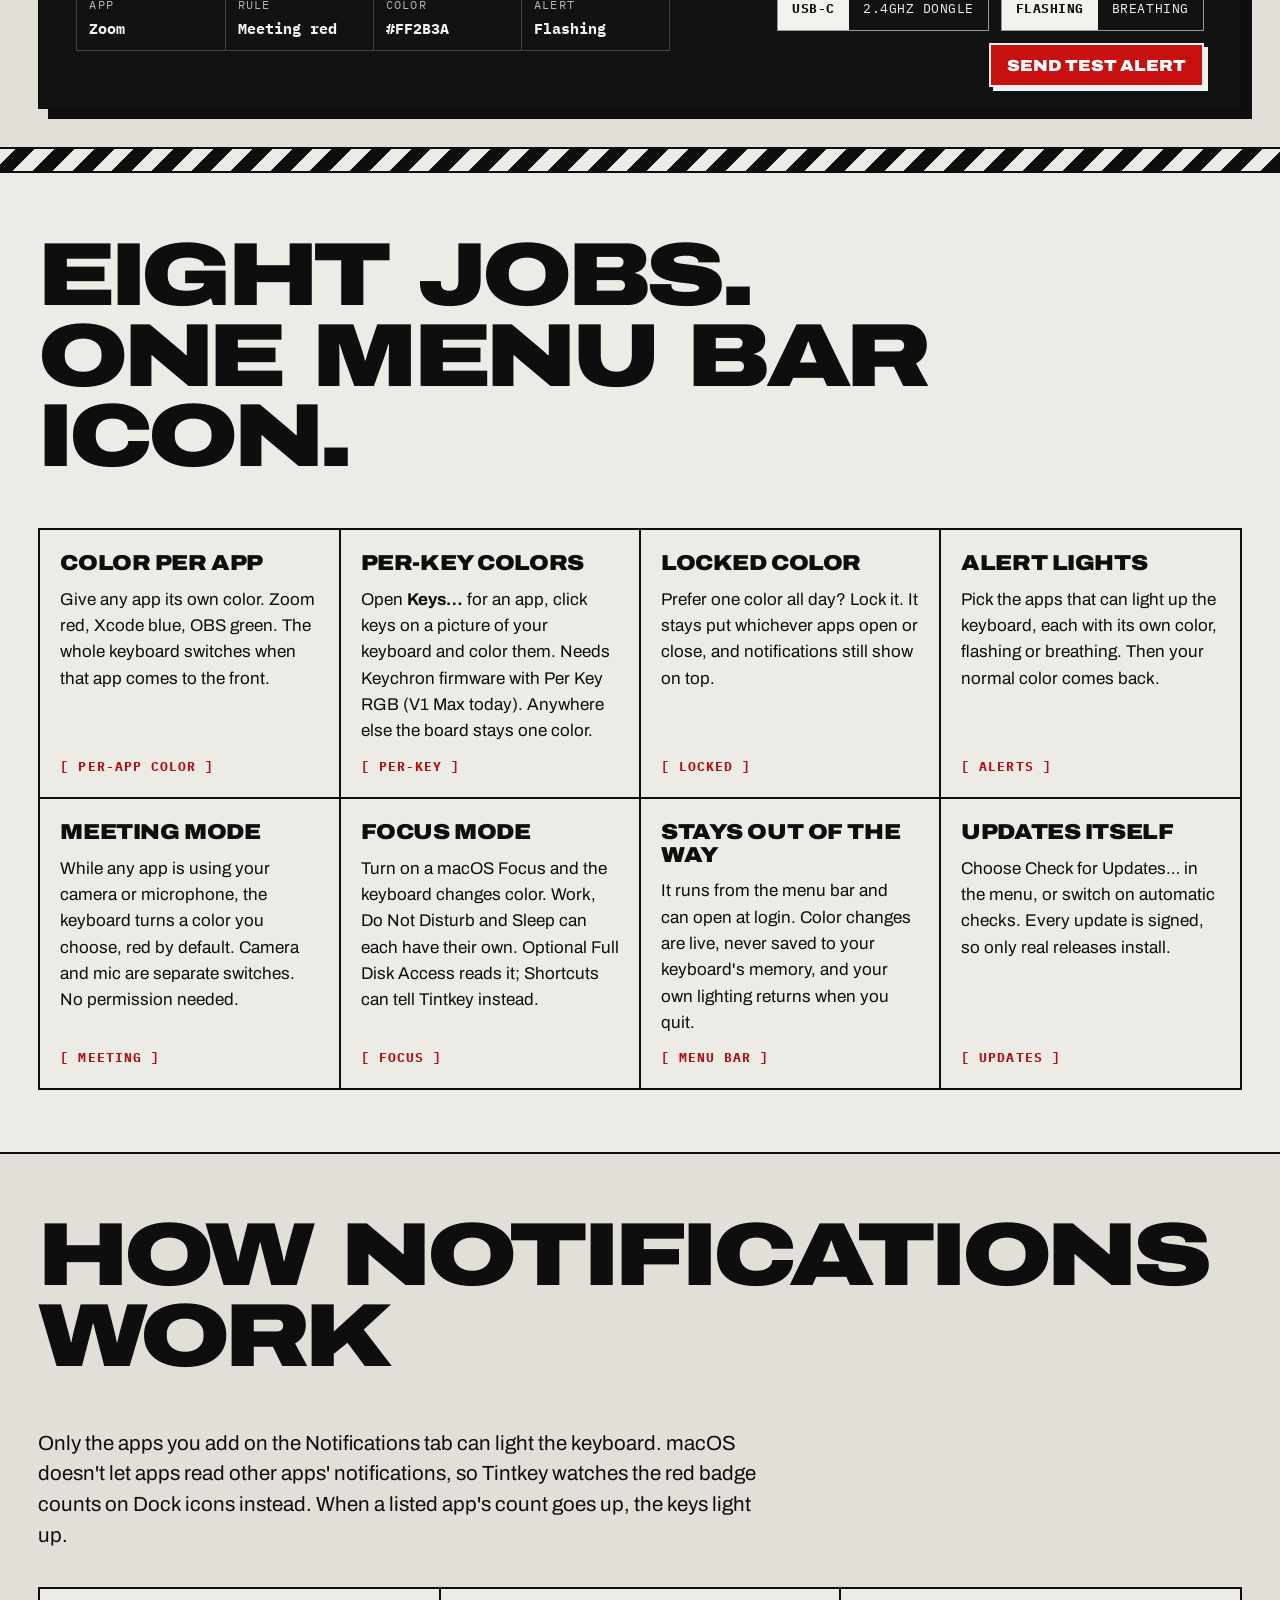
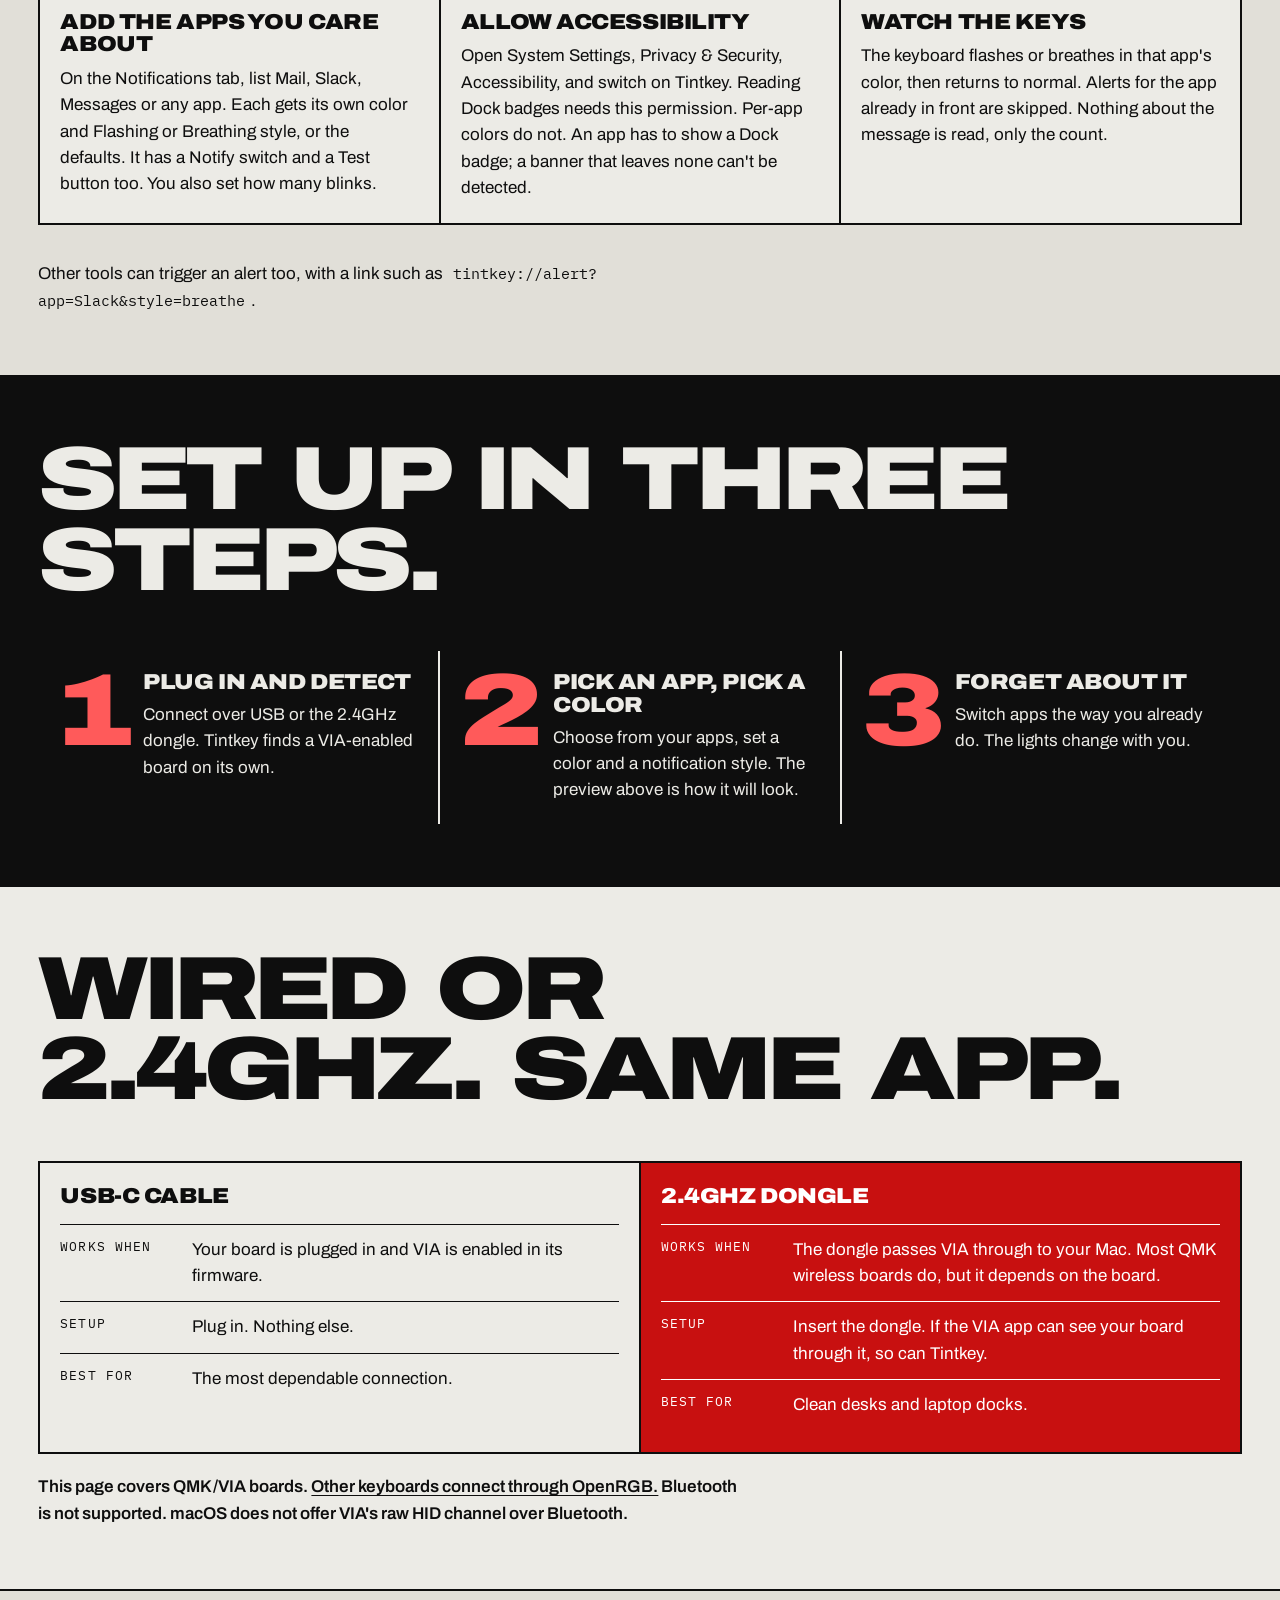
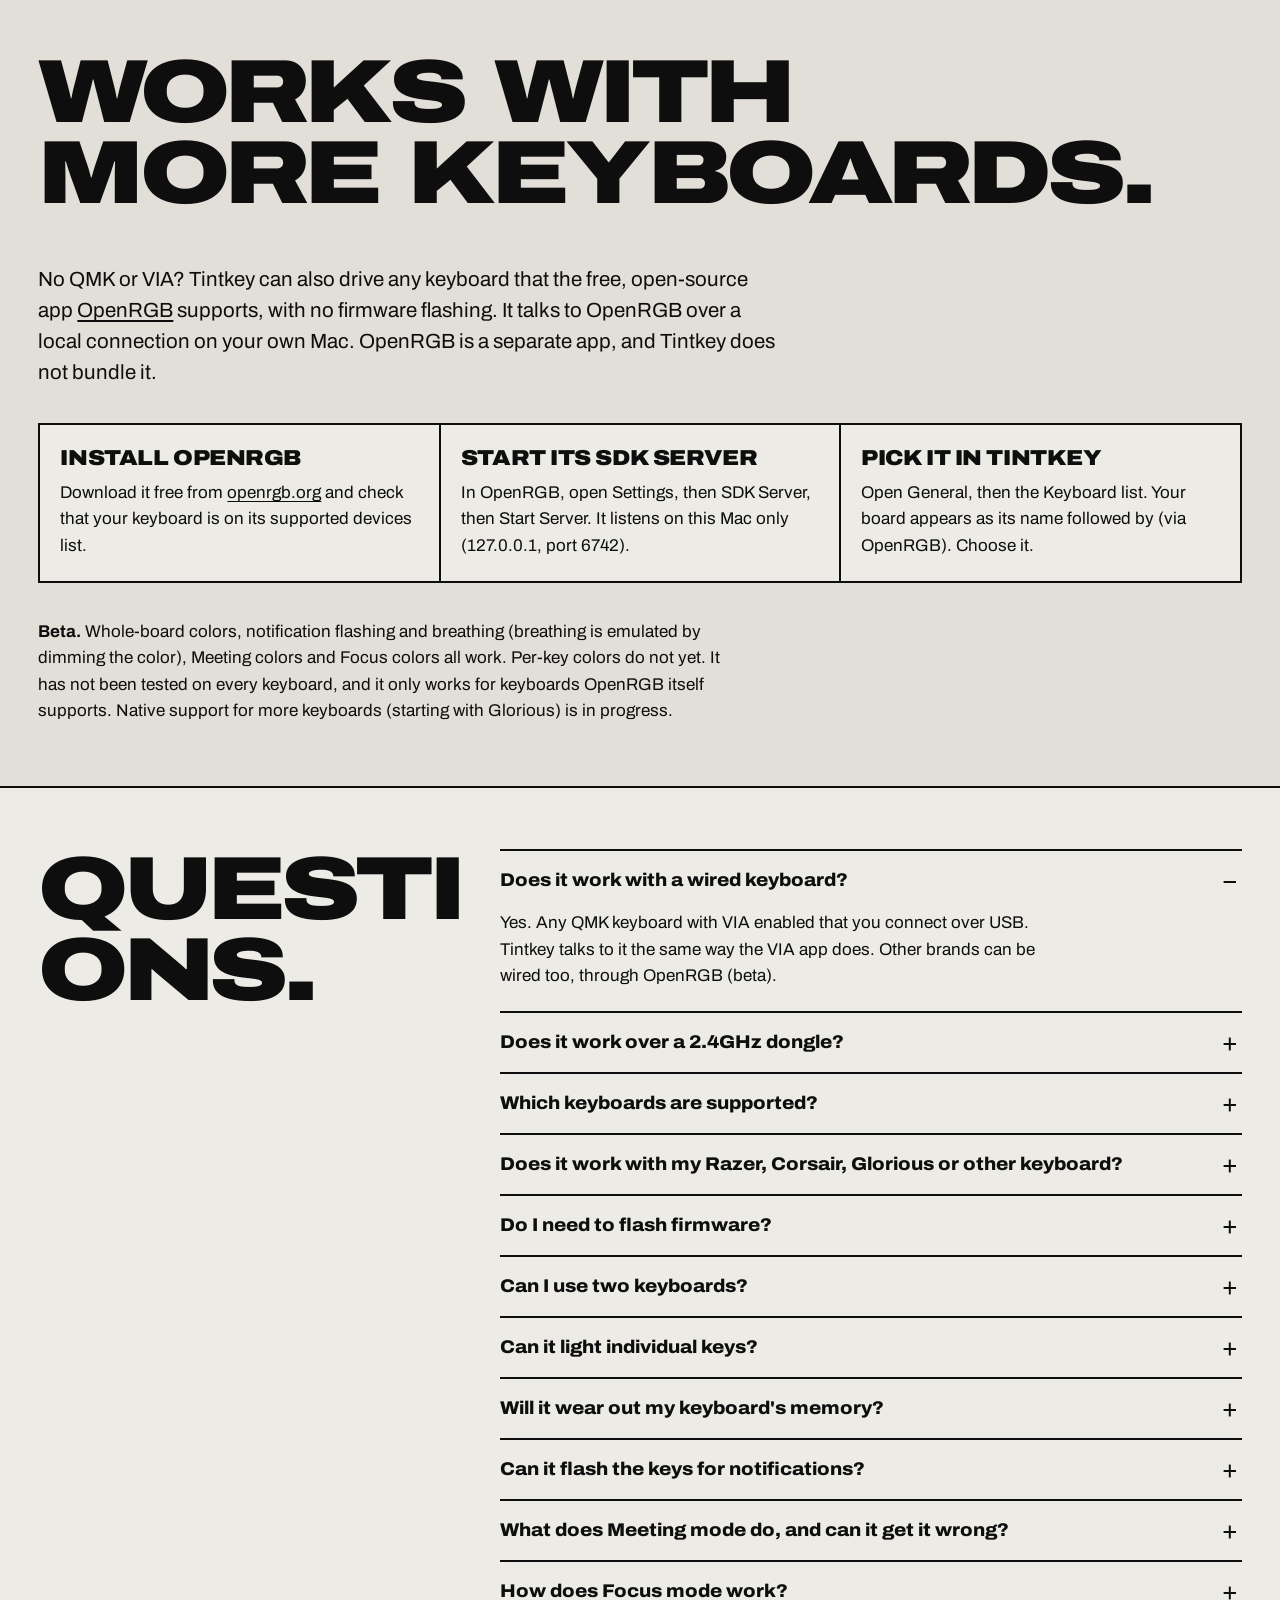
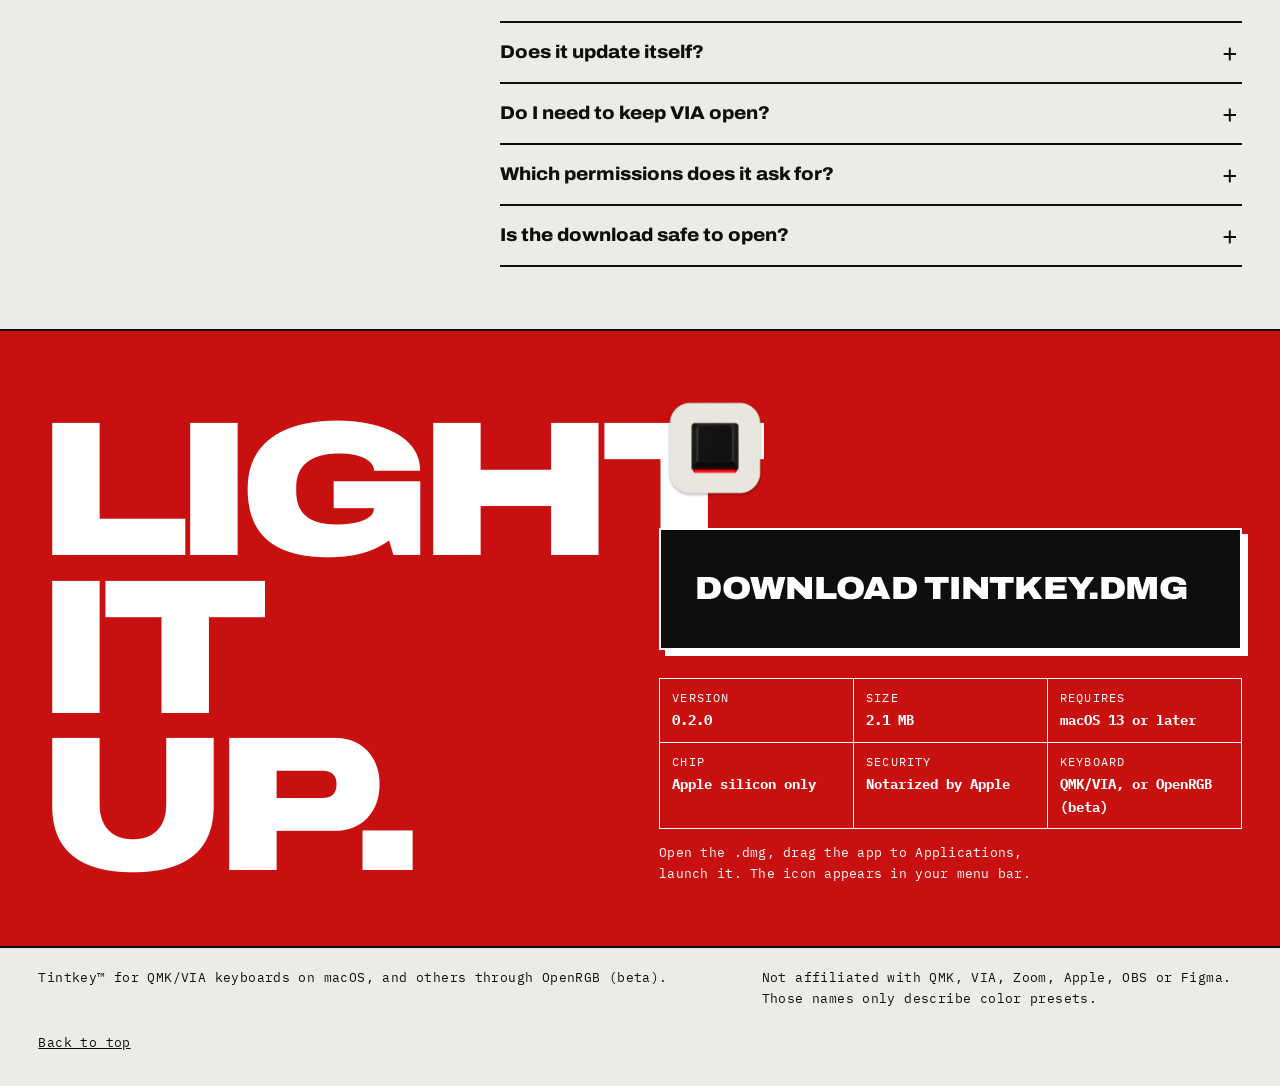
==== commit a9cf6ca3: "Keyboard backends (VIA, OpenRGB beta), keyboard picker, Meeting/Focus per-mode colors, site updates " ====
--- a/docs/index.html
+++ b/docs/index.html
@@ -4,8 +4,8 @@
 <meta charset="utf-8">
 <meta name="viewport" content="width=device-width, initial-scale=1">
 <title>Tintkey | Per-app keyboard lighting for macOS</title>
-<meta name="description" content="A macOS menu bar app that changes your QMK/VIA keyboard's RGB color to match the app you're in, and flashes or breathes the keys when an app gets a notification.">
-<link rel="canonical" href="https://akabdalla9124.github.io/tintkey/">
+<meta name="description" content="A macOS menu bar app that changes your QMK/VIA keyboard's RGB color to match the app you're in, turns it red on calls, follows your Focus, and flashes or breathes the keys for the apps you choose. Other keyboards work through OpenRGB (beta).">
+<link rel="canonical" href="https://tintkey.vercel.app/">
 <meta name="color-scheme" content="light dark">
 <meta name="theme-color" content="#ecebe6" media="(prefers-color-scheme: light)">
 <meta name="theme-color" content="#121212" media="(prefers-color-scheme: dark)">
@@ -18,15 +18,15 @@
 <meta property="og:type" content="website">
 <meta property="og:site_name" content="Tintkey">
 <meta property="og:title" content="Tintkey | Per-app keyboard lighting for macOS">
-<meta property="og:description" content="Your keyboard changes color with the app you're in, and flashes when something needs you. QMK/VIA boards, USB or 2.4GHz.">
-<meta property="og:image" content="https://akabdalla9124.github.io/tintkey/assets/og-card.png">
+<meta property="og:description" content="Your keyboard changes color with the app you're in, and flashes when something needs you. QMK/VIA boards, USB or 2.4GHz, plus other brands through OpenRGB (beta).">
+<meta property="og:image" content="https://tintkey.vercel.app/assets/og-card.png">
 <meta property="og:image:width" content="1200">
 <meta property="og:image:height" content="630">
 <meta property="og:image:alt" content="Tintkey app icon, a black keycap with a red glow, next to the headline: your keys know which app you're in.">
 <meta name="twitter:card" content="summary_large_image">
 <meta name="twitter:title" content="Tintkey | Per-app keyboard lighting for macOS">
 <meta name="twitter:description" content="Your keyboard changes color with the app you're in, and flashes when something needs you.">
-<meta name="twitter:image" content="https://akabdalla9124.github.io/tintkey/assets/og-card.png">
+<meta name="twitter:image" content="https://tintkey.vercel.app/assets/og-card.png">
 <meta name="twitter:image:alt" content="Tintkey app icon next to the headline: your keys know which app you're in.">
 
 <link rel="preconnect" href="https://fonts.googleapis.com">
@@ -44,6 +44,7 @@
     <a href="#features">Features</a>
     <a href="#notifications">Alerts</a>
     <a href="#connect">Connect</a>
+    <a href="#keyboards">Keyboards</a>
     <a href="#faq">FAQ</a>
     <a class="nav-dl" href="https://github.com/akabdalla9124/tintkey/releases/latest/download/Tintkey.dmg" data-dmg>Download</a>
   </nav>
@@ -52,7 +53,7 @@
 <main id="main">
 <section class="hero" aria-labelledby="hero-h">
   <ul class="hero-meta" aria-label="Quick facts">
-    <li>v0.1.0</li><li>macOS 13+</li><li>Apple silicon</li><li>QMK + VIA</li><li>USB or 2.4GHz</li>
+    <li>v0.2.0</li><li>macOS 13+</li><li>Apple silicon</li><li>QMK + VIA</li><li>OpenRGB beta</li><li>USB or 2.4GHz</li>
   </ul>
   <h1 id="hero-h">
     <span>Your keys</span>
@@ -60,10 +61,10 @@
     <span class="h1-red">app you're in.</span>
   </h1>
   <div class="hero-row">
-    <p class="lede"><span data-brand>Tintkey</span> lives in the menu bar. Switch to Zoom and the keyboard goes red. Open Xcode and it goes blue. When an app gets a notification, the keys flash or breathe so you notice without looking at the screen.</p>
+    <p class="lede"><span data-brand>Tintkey</span> lives in the menu bar. Switch to Zoom and the keyboard goes red. Open Xcode and it goes blue. Join a call or turn on a Focus and it changes again. When an app you chose gets a notification, the keys flash or breathe so you notice without looking at the screen.</p>
     <div class="cta-stack">
       <a class="btn btn-primary" href="https://github.com/akabdalla9124/tintkey/releases/latest/download/Tintkey.dmg" data-dmg>Download for Mac <small>.dmg</small></a>
-      <p class="fine" data-dl-line>Version 0.1.0, 1.1 MB. macOS 13 or later, Apple silicon only. Notarized by Apple. Needs a QMK keyboard with VIA enabled.</p>
+      <p class="fine" data-dl-line>Version 0.2.0, 2.1 MB. macOS 13 or later, Apple silicon only. Notarized by Apple. Works with QMK keyboards that have VIA enabled, and with others through OpenRGB (beta).</p>
     </div>
   </div>
 </section>
@@ -71,7 +72,7 @@
 <section class="demo" id="demo" aria-labelledby="demo-h">
   <div class="demo-head">
     <h2 id="demo-h">Try it. Pick an app.</h2>
-    <p>A live model of the real thing. Choose the frontmost app and the whole keyboard changes color. Type on your own keyboard to press keys.</p>
+    <p>A live model of the real thing. Choose the frontmost app, or Meeting, and the keyboard changes color. Final Cut shows per-key colors. Type on your own keyboard to press keys.</p>
   </div>
 
   <div class="console">
@@ -116,7 +117,7 @@
 <div class="stripe" aria-hidden="true"><div></div></div>
 
 <section class="features" id="features" aria-labelledby="feat-h">
-  <h2 id="feat-h" class="big">Four jobs.<br>One menu bar icon.</h2>
+  <h2 id="feat-h" class="big">Eight jobs.<br>One menu bar icon.</h2>
   <div class="grid">
     <article>
       <h3>Color per app</h3>
@@ -124,31 +125,51 @@
       <samp>[ PER-APP COLOR ]</samp>
     </article>
     <article>
+      <h3>Per-key colors</h3>
+      <p>Open <b>Keys&hellip;</b> for an app, click keys on a picture of your keyboard and color them. Needs Keychron firmware with Per Key RGB (V1 Max today). Anywhere else the board stays one color.</p>
+      <samp>[ PER-KEY ]</samp>
+    </article>
+    <article>
       <h3>Locked color</h3>
       <p>Prefer one color all day? Lock it. It stays put whichever apps open or close, and notifications still show on top.</p>
       <samp>[ LOCKED ]</samp>
     </article>
     <article>
       <h3>Alert lights</h3>
-      <p>Choose which apps can light up the keyboard, in what color, flashing or breathing. Then your normal color comes back.</p>
+      <p>Pick the apps that can light up the keyboard, each with its own color, flashing or breathing. Then your normal color comes back.</p>
       <samp>[ ALERTS ]</samp>
+    </article>
+    <article>
+      <h3>Meeting mode</h3>
+      <p>While any app is using your camera or microphone, the keyboard turns a color you choose, red by default. Camera and mic are separate switches. No permission needed.</p>
+      <samp>[ MEETING ]</samp>
+    </article>
+    <article>
+      <h3>Focus mode</h3>
+      <p>Turn on a macOS Focus and the keyboard changes color. Work, Do Not Disturb and Sleep can each have their own. Optional Full Disk Access reads it; Shortcuts can tell <span data-brand>Tintkey</span> instead.</p>
+      <samp>[ FOCUS ]</samp>
     </article>
     <article>
       <h3>Stays out of the way</h3>
       <p>It runs from the menu bar and can open at login. Color changes are live, never saved to your keyboard's memory, and your own lighting returns when you quit.</p>
       <samp>[ MENU BAR ]</samp>
     </article>
+    <article>
+      <h3>Updates itself</h3>
+      <p>Choose Check for Updates&hellip; in the menu, or switch on automatic checks. Every update is signed, so only real releases install.</p>
+      <samp>[ UPDATES ]</samp>
+    </article>
   </div>
 </section>
 
 <section class="notify" id="notifications" aria-labelledby="notif-h">
   <h2 id="notif-h" class="big">How notifications work</h2>
   <div class="notify-body">
-    <p class="notify-lede">macOS doesn't let apps read other apps' notifications. So <span data-brand>Tintkey</span> watches the red badge counts on Dock icons instead. When a count goes up, the keys light up.</p>
+    <p class="notify-lede">Only the apps you add on the Notifications tab can light the keyboard. macOS doesn't let apps read other apps' notifications, so <span data-brand>Tintkey</span> watches the red badge counts on Dock icons instead. When a listed app's count goes up, the keys light up.</p>
     <ol class="steps">
-      <li><h3>Allow Accessibility</h3><p>Open System Settings, Privacy &amp; Security, Accessibility, and switch on <span data-brand>Tintkey</span>. Reading Dock badges needs this permission. Per-app colors do not.</p></li>
-      <li><h3>Let the app show a badge</h3><p>Mail, Messages, Slack and any other app with a Dock badge counts. A banner that leaves no badge can't be detected.</p></li>
-      <li><h3>Watch the keys</h3><p>The keyboard flashes or breathes in your alert color, then returns to normal. Alerts for the app already in front are skipped. Nothing about the message is read, only the count.</p></li>
+      <li><h3>Add the apps you care about</h3><p>On the Notifications tab, list Mail, Slack, Messages or any app. Each gets its own color and Flashing or Breathing style, or the defaults. It has a Notify switch and a Test button too. You also set how many blinks.</p></li>
+      <li><h3>Allow Accessibility</h3><p>Open System Settings, Privacy &amp; Security, Accessibility, and switch on <span data-brand>Tintkey</span>. Reading Dock badges needs this permission. Per-app colors do not. An app has to show a Dock badge; a banner that leaves none can't be detected.</p></li>
+      <li><h3>Watch the keys</h3><p>The keyboard flashes or breathes in that app's color, then returns to normal. Alerts for the app already in front are skipped. Nothing about the message is read, only the count.</p></li>
     </ol>
     <p class="notify-note">Other tools can trigger an alert too, with a link such as <code>tintkey://alert?app=Slack&amp;style=breathe</code>.</p>
   </div>
@@ -183,7 +204,20 @@
       </dl>
     </div>
   </div>
-  <p class="connect-note">Bluetooth is not supported. macOS does not offer VIA's raw HID channel over Bluetooth.</p>
+  <p class="connect-note">This page covers QMK/VIA boards. <a href="#keyboards">Other keyboards connect through OpenRGB.</a> Bluetooth is not supported. macOS does not offer VIA's raw HID channel over Bluetooth.</p>
+</section>
+
+<section class="notify" id="keyboards" aria-labelledby="kb-h">
+  <h2 id="kb-h" class="big">Works with<br>more keyboards.</h2>
+  <div class="notify-body">
+    <p class="notify-lede">No QMK or VIA? <span data-brand>Tintkey</span> can also drive any keyboard that the free, open-source app <a href="https://openrgb.org">OpenRGB</a> supports, with no firmware flashing. It talks to OpenRGB over a local connection on your own Mac. OpenRGB is a separate app, and <span data-brand>Tintkey</span> does not bundle it.</p>
+    <ol class="steps">
+      <li><h3>Install OpenRGB</h3><p>Download it free from <a href="https://openrgb.org">openrgb.org</a> and check that your keyboard is on its supported devices list.</p></li>
+      <li><h3>Start its SDK server</h3><p>In OpenRGB, open Settings, then SDK Server, then Start Server. It listens on this Mac only (127.0.0.1, port 6742).</p></li>
+      <li><h3>Pick it in <span data-brand>Tintkey</span></h3><p>Open General, then the Keyboard list. Your board appears as its name followed by (via OpenRGB). Choose it.</p></li>
+    </ol>
+    <p class="notify-note"><b>Beta.</b> Whole-board colors, notification flashing and breathing (breathing is emulated by dimming the color), Meeting colors and Focus colors all work. Per-key colors do not yet. It has not been tested on every keyboard, and it only works for keyboards OpenRGB itself supports. Native support for more keyboards (starting with Glorious) is in progress.</p>
+  </div>
 </section>
 
 <section class="faq" id="faq" aria-labelledby="faq-h">
@@ -191,7 +225,7 @@
   <div class="faq-list">
     <details open>
       <summary>Does it work with a wired keyboard?</summary>
-      <p>Yes. Any QMK keyboard with VIA enabled that you connect over USB. <span data-brand>Tintkey</span> talks to it the same way the VIA app does.</p>
+      <p>Yes. Any QMK keyboard with VIA enabled that you connect over USB. <span data-brand>Tintkey</span> talks to it the same way the VIA app does. Other brands can be wired too, through OpenRGB (beta).</p>
     </details>
     <details>
       <summary>Does it work over a 2.4GHz dongle?</summary>
@@ -199,19 +233,43 @@
     </details>
     <details>
       <summary>Which keyboards are supported?</summary>
-      <p>QMK firmware with VIA support and lighting controls (RGB Matrix, RGB Light or backlight). It was developed on a Keychron V1 Max. Stock firmware that VIA cannot open will not work.</p>
+      <p>Natively: QMK firmware with VIA support and lighting controls (RGB Matrix, RGB Light or backlight), USB or a 2.4GHz dongle that passes VIA through. It was developed on a Keychron V1 Max. Beyond that, any keyboard OpenRGB supports works through OpenRGB (beta), see the Keyboards section. Per-key colors need Keychron firmware with Per Key RGB, see below.</p>
+    </details>
+    <details>
+      <summary>Does it work with my Razer, Corsair, Glorious or other keyboard?</summary>
+      <p>If OpenRGB supports it, probably yes, through OpenRGB's local SDK server. This is a beta, and it is not tested on every model, so check the supported devices list at openrgb.org first. The Glorious GMMK PRO is not on OpenRGB's list, so it does not work this way yet. Native support for more keyboards, starting with Glorious, is in progress.</p>
+    </details>
+    <details>
+      <summary>Do I need to flash firmware?</summary>
+      <p>No. <span data-brand>Tintkey</span> never flashes anything. A QMK/VIA board needs VIA enabled, which many already have. Other brands keep their stock firmware and are reached through OpenRGB, which is a separate app (GPL) that you install yourself.</p>
+    </details>
+    <details>
+      <summary>Can I use two keyboards?</summary>
+      <p>One at a time. <span data-brand>Tintkey</span> lists every keyboard it finds under General, Keyboard, and you switch between them. If two look the same, press Flash it to blink one and see which is which. Your choice is remembered by USB port.</p>
     </details>
     <details>
       <summary>Can it light individual keys?</summary>
-      <p>No. Stock VIA sets one color for the whole board, so that is what <span data-brand>Tintkey</span> does. The demo above shows the same single color on every key.</p>
+      <p>Yes, on some keyboards. Each app can have its own key colors, set in the Keys&hellip; editor on a picture of your keyboard. It needs Keychron firmware with Per Key RGB, which today means the V1 Max in its 81-key layout. <span data-brand>Tintkey</span> checks whether your keyboard supports it and otherwise stays with one color for the whole board. Every key shows a color, so a single key can't be switched off. The demo's Final Cut shows the idea.</p>
     </details>
     <details>
       <summary>Will it wear out my keyboard's memory?</summary>
-      <p>No. Color changes are sent as live settings and never saved to the keyboard. Your own lighting comes back when you quit.</p>
+      <p>No. Color changes, per-key colors included, are sent as live settings and never saved to the keyboard. Your own lighting comes back when you leave the app or quit.</p>
     </details>
     <details>
       <summary>Can it flash the keys for notifications?</summary>
-      <p>Yes, flashing or breathing, in a color you choose per app. It detects Dock badges, so it works for apps that show a badge on their Dock icon. It needs the Accessibility permission, and it reads only the count, never the content.</p>
+      <p>Yes, for the apps you add on the Notifications tab. Only those apps alert, each flashing or breathing in its own color. It detects Dock badges, so the app must show a badge on its Dock icon. It needs the Accessibility permission, and it reads only the count, never the content.</p>
+    </details>
+    <details>
+      <summary>What does Meeting mode do, and can it get it wrong?</summary>
+      <p>When any app is using the camera or microphone, the keyboard turns your meeting color, red by default. You can choose camera, microphone or both, and it needs no permission. It only knows that a device is in use, not by what, so dictation, Siri or a voice recorder count as the microphone. Turn Microphone off if that gets in the way. A meeting wins over a Focus color. It starts switched off.</p>
+    </details>
+    <details>
+      <summary>How does Focus mode work?</summary>
+      <p>With Focus mode on, the keyboard takes a color while a macOS Focus is on, and each Focus (Work, Do Not Disturb, Sleep and so on) can have its own. macOS only lets apps read Focus with Full Disk Access, which is optional. Without it, create a Shortcuts automation for each Focus that opens <code>tintkey://focus?on=1&amp;mode=Work</code> when it turns on and <code>tintkey://focus?on=0</code> when it turns off.</p>
+    </details>
+    <details>
+      <summary>Does it update itself?</summary>
+      <p>Yes. Choose Check for Updates&hellip; in the menu bar, or switch on automatic checks in General. Updates are signed. Version 0.1.0 has no updater, so if you have it, download 0.2.0 once by hand.</p>
     </details>
     <details>
       <summary>Do I need to keep VIA open?</summary>
@@ -219,7 +277,7 @@
     </details>
     <details>
       <summary>Which permissions does it ask for?</summary>
-      <p>Per-app colors need none. Notification alerts need Accessibility so it can read Dock badge counts. Nothing leaves your Mac.</p>
+      <p>Per-app colors and Meeting mode need none. Notification alerts need Accessibility so it can read Dock badge counts. Reading your Focus is optional and needs Full Disk Access. The OpenRGB option only connects to 127.0.0.1 on your own Mac. Nothing leaves your Mac.</p>
     </details>
     <details>
       <summary>Is the download safe to open?</summary>
@@ -234,12 +292,12 @@
     <img class="dl-icon" src="assets/icon-512.png" width="112" height="112" alt="Tintkey app icon: a black keycap with a red glow">
     <a class="btn btn-primary btn-xl" href="https://github.com/akabdalla9124/tintkey/releases/latest/download/Tintkey.dmg" data-dmg><span>Download <span data-brand>Tintkey</span>.dmg</span></a>
     <dl class="specs">
-      <div><dt>Version</dt><dd>0.1.0</dd></div>
-      <div><dt>Size</dt><dd>1.1 MB</dd></div>
+      <div><dt>Version</dt><dd>0.2.0</dd></div>
+      <div><dt>Size</dt><dd>2.1 MB</dd></div>
       <div><dt>Requires</dt><dd>macOS 13 or later</dd></div>
       <div><dt>Chip</dt><dd>Apple silicon only</dd></div>
       <div><dt>Security</dt><dd>Notarized by Apple</dd></div>
-      <div><dt>Keyboard</dt><dd>QMK with VIA</dd></div>
+      <div><dt>Keyboard</dt><dd>QMK/VIA, or OpenRGB (beta)</dd></div>
     </dl>
     <p class="fine">Open the .dmg, drag the app to Applications, launch it. The icon appears in your menu bar.</p>
   </div>
@@ -247,7 +305,7 @@
 </main>
 
 <footer>
-  <span><span data-brand>Tintkey</span>&trade; for QMK and VIA keyboards on macOS.</span>
+  <span><span data-brand>Tintkey</span>&trade; for QMK/VIA keyboards on macOS, and others through OpenRGB (beta).</span>
   <span>Not affiliated with QMK, VIA, Zoom, Apple, OBS or Figma. Those names only describe color presets.</span>
   <a href="#top">Back to top</a>
 </footer>
--- a/docs/styles.css
+++ b/docs/styles.css
@@ -122,7 +122,7 @@
 .dot{width:9px;height:9px;background:var(--app,#888);display:inline-block;box-shadow:0 0 8px var(--app,#888);transition:background .3s,box-shadow .3s;flex:none}
 .mb-conn{font-family:var(--mono);font-size:.8125rem;border:1px solid #9a9a94;padding:1px 6px;letter-spacing:.06em}
 
-.picker{display:grid;grid-template-columns:repeat(6,1fr);gap:1px;background:#444;border-top:1px solid #444;border-bottom:1px solid #444}
+.picker{display:grid;grid-template-columns:repeat(8,1fr);gap:1px;background:#444;border-top:1px solid #444;border-bottom:1px solid #444}
 .picker button{
   background:var(--case-2);color:#e6e6e0;border:0;padding:12px 10px;min-height:48px;cursor:pointer;
   font-family:var(--mono);font-size:.8125rem;letter-spacing:.05em;text-transform:uppercase;
@@ -268,7 +268,7 @@
 }
 @media (max-width:980px){
   .how ol,.steps{grid-template-columns:1fr}
-  .picker{grid-template-columns:repeat(3,1fr)}
+  .picker{grid-template-columns:repeat(4,1fr)}
   .faq{grid-template-columns:1fr}
   .download{grid-template-columns:1fr}
 }
@@ -283,6 +283,7 @@
   .features .grid{grid-template-columns:1fr}
   .features article{min-height:0}
   .readout dl{grid-template-columns:1fr 1fr}
+  .picker{grid-template-columns:repeat(2,1fr)}
   .picker button{padding:12px 6px;gap:6px}
   .compare dl div{grid-template-columns:1fr;gap:2px}
   .specs{grid-template-columns:1fr 1fr}
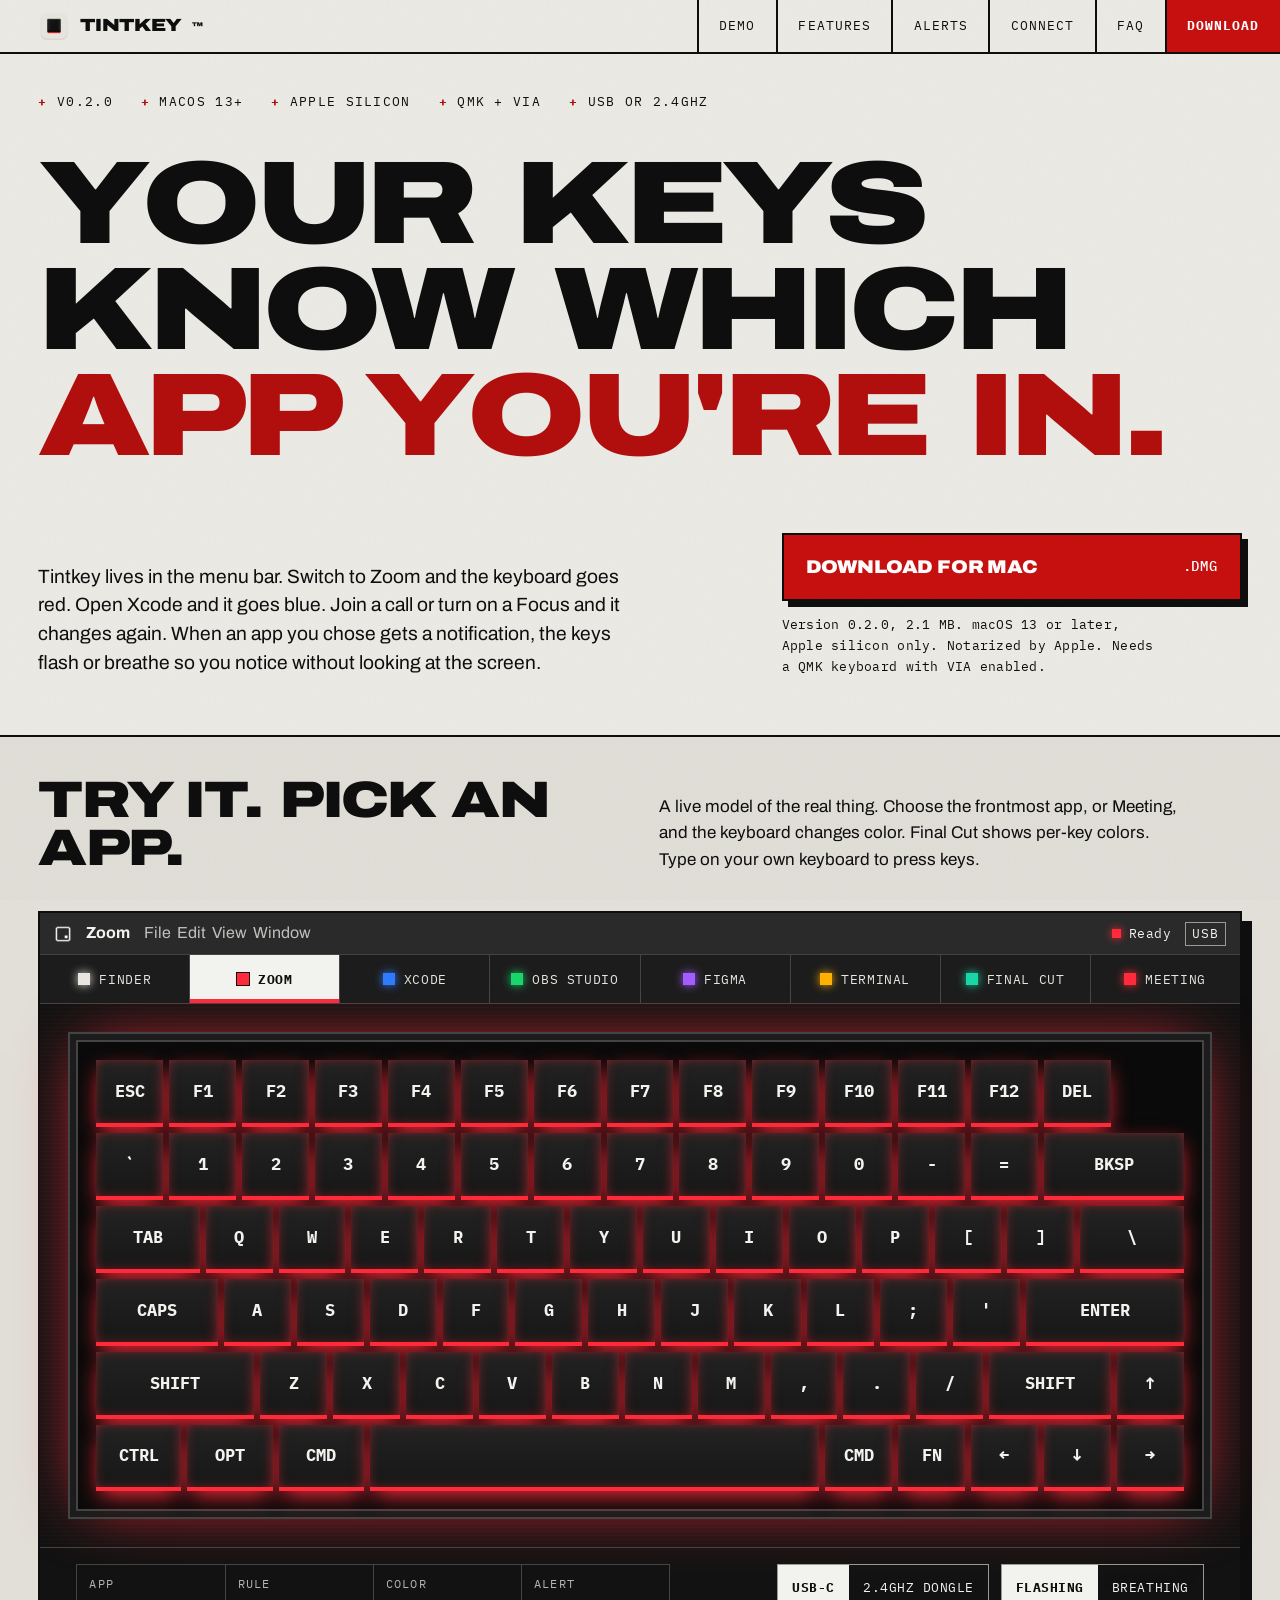
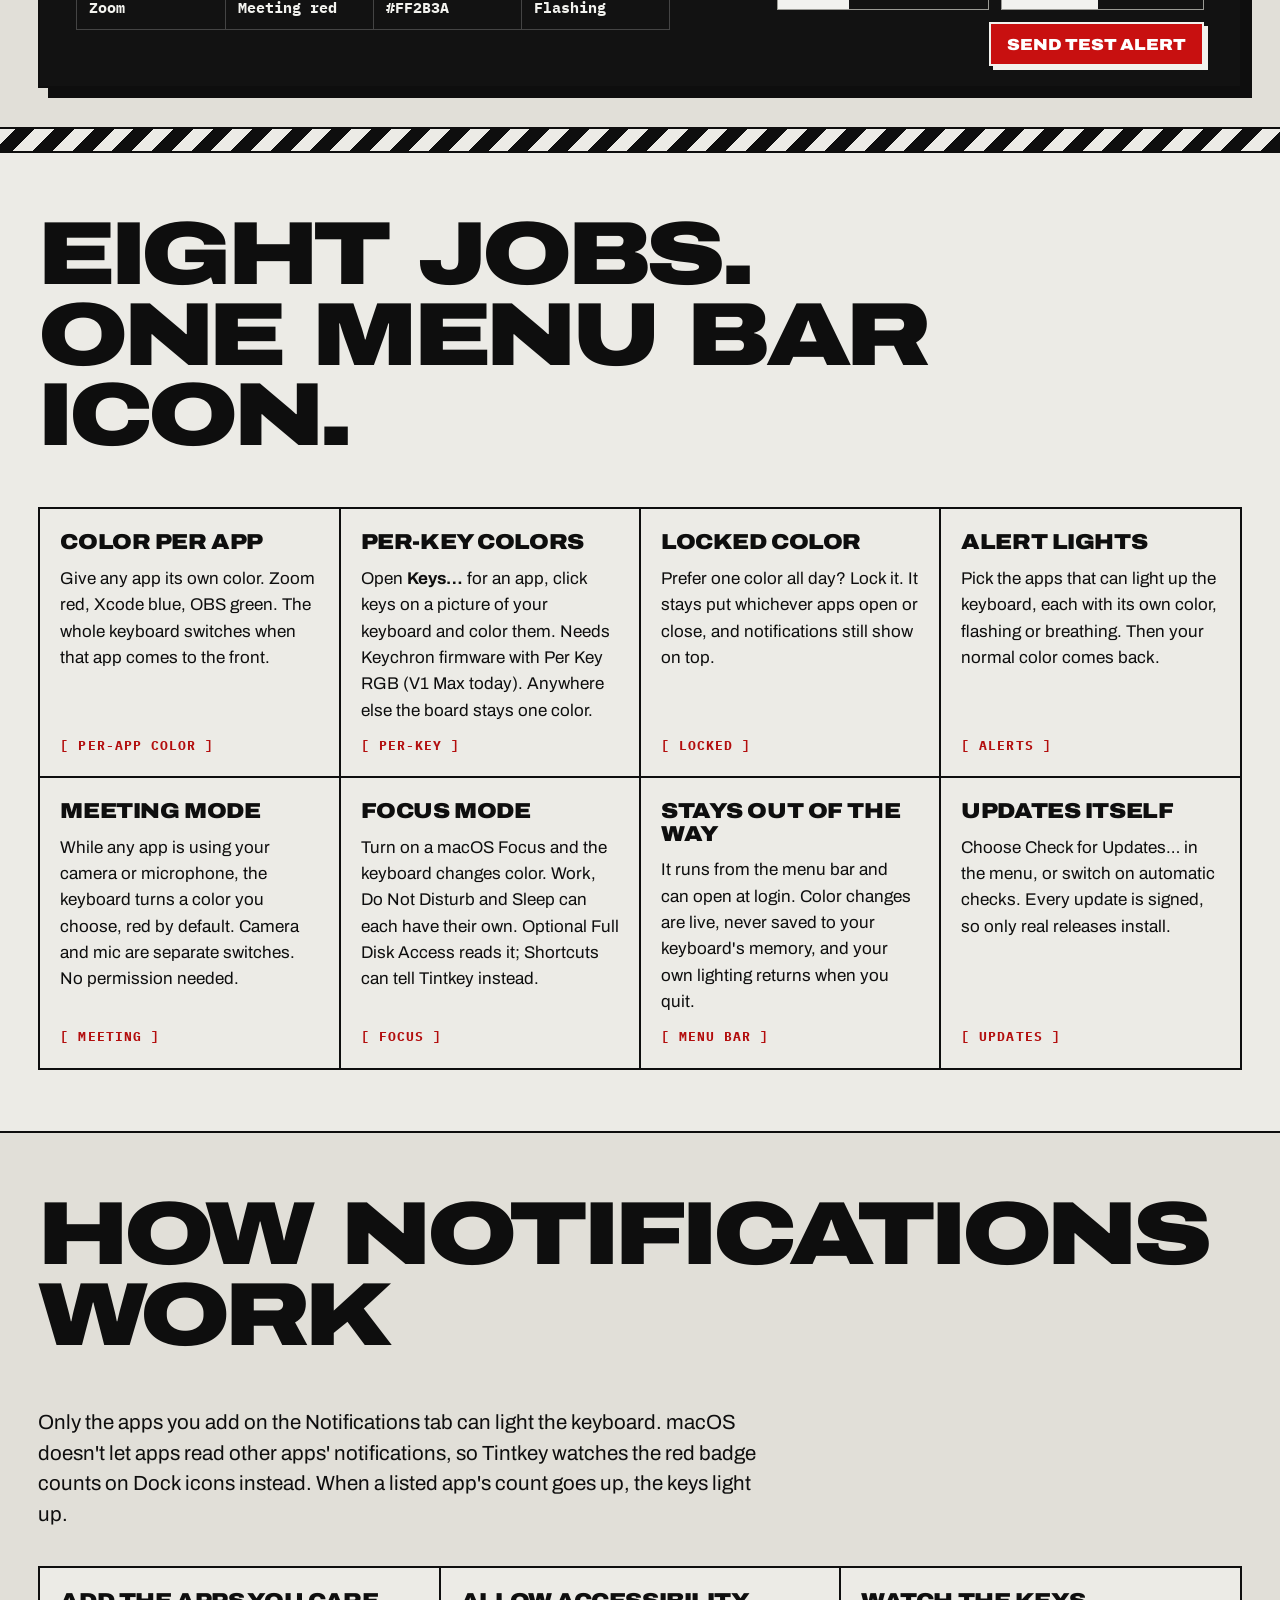
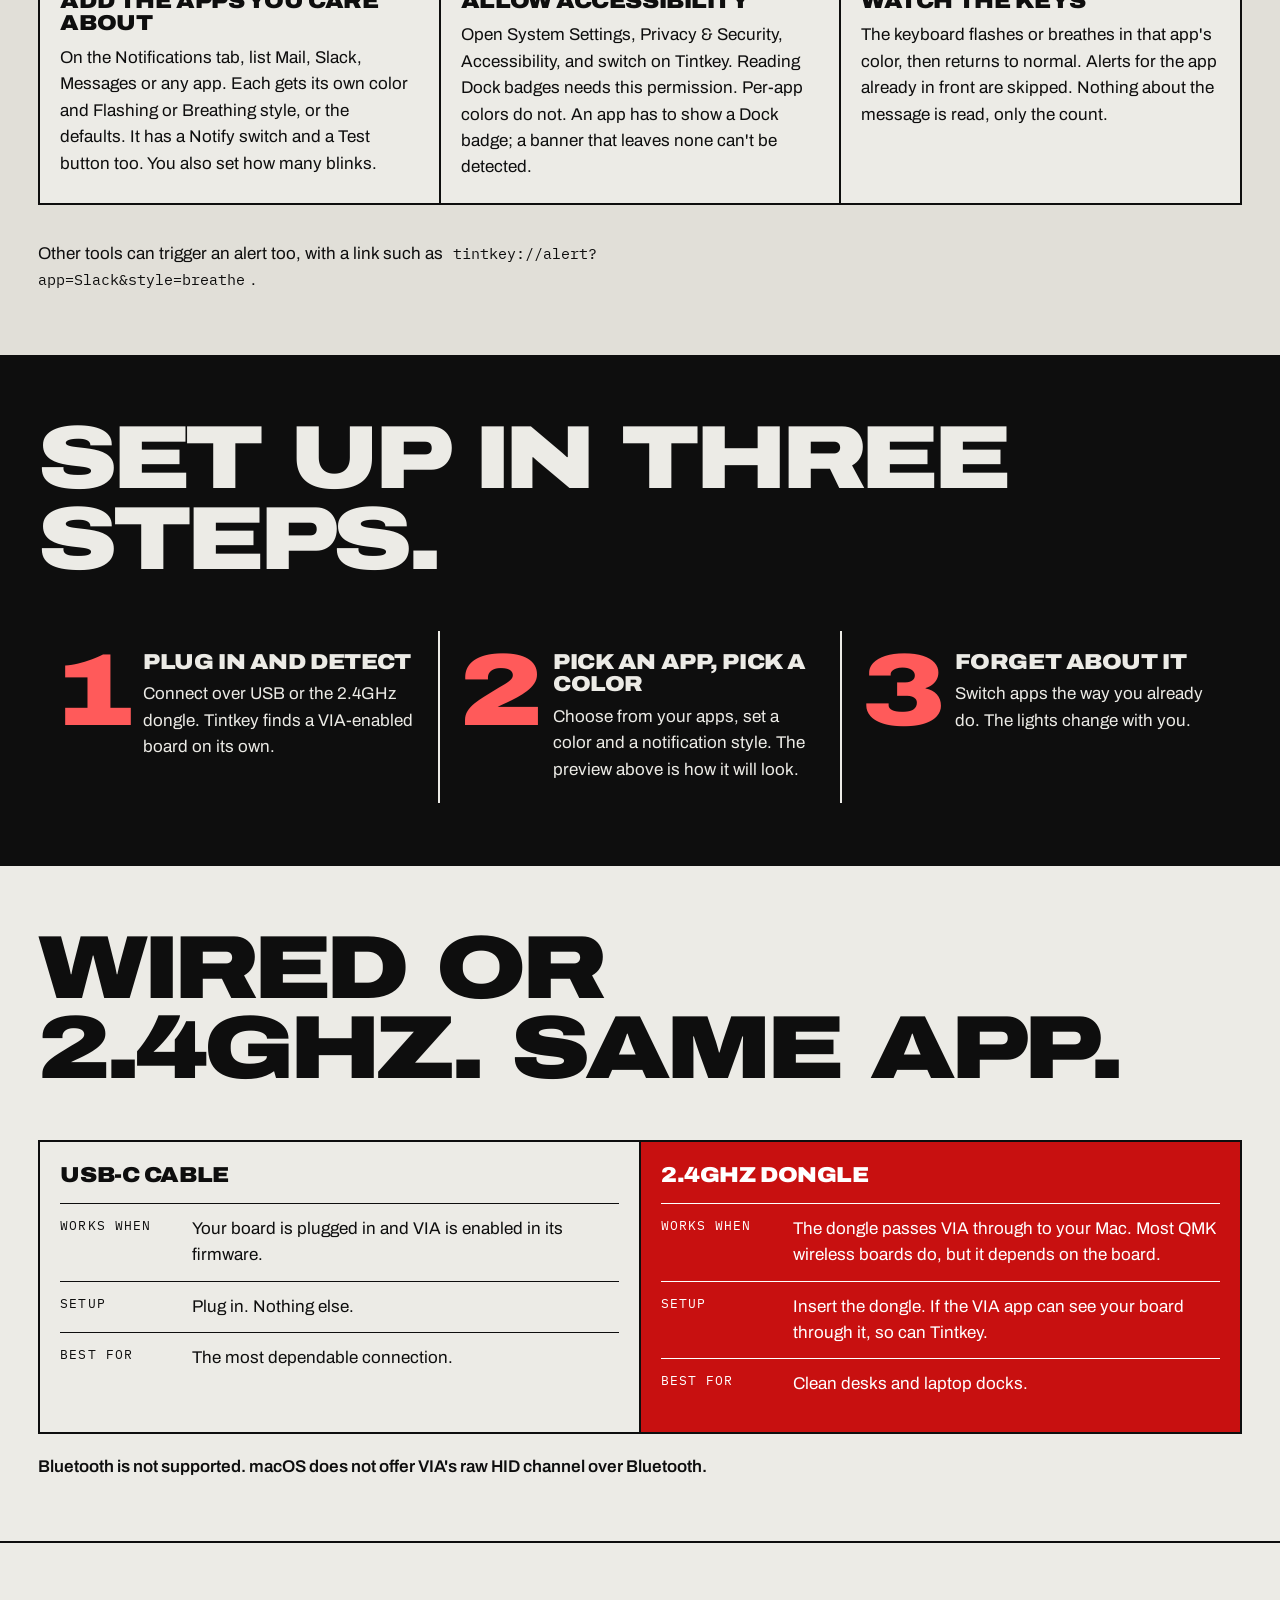
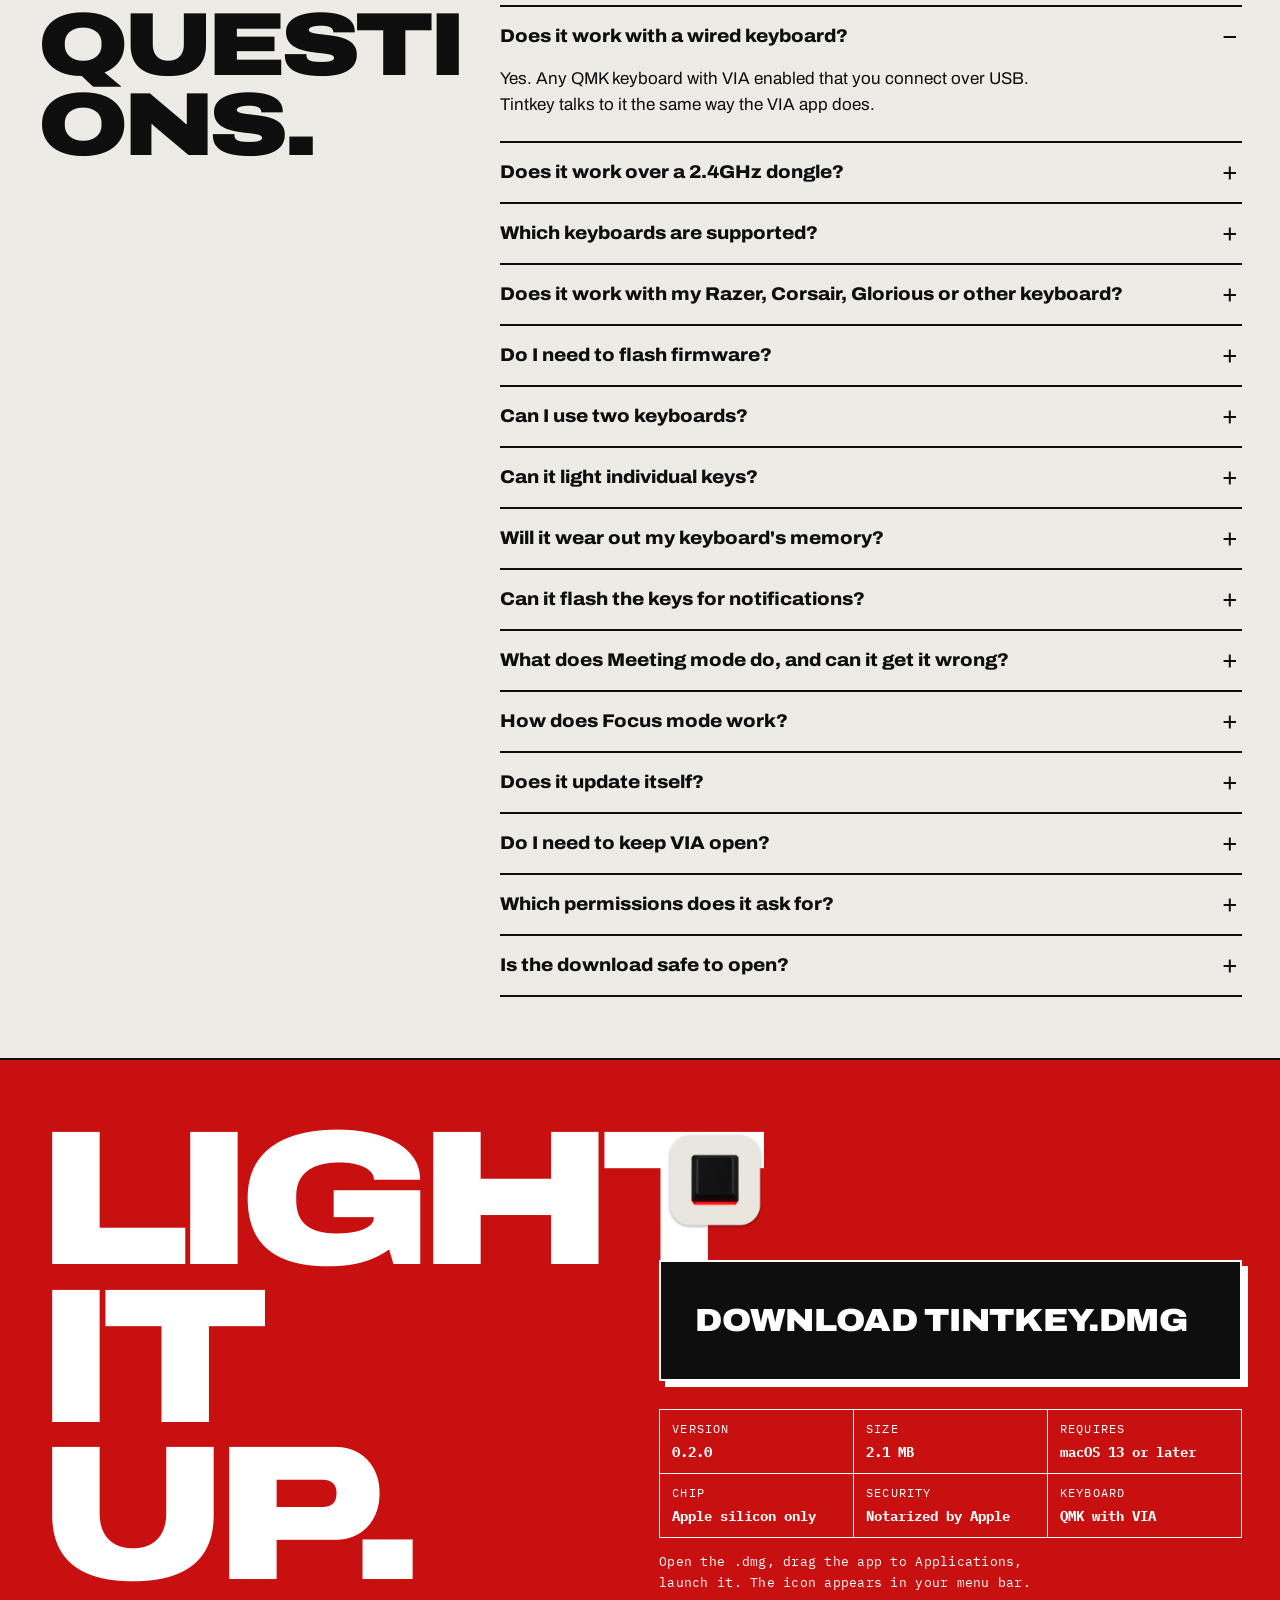
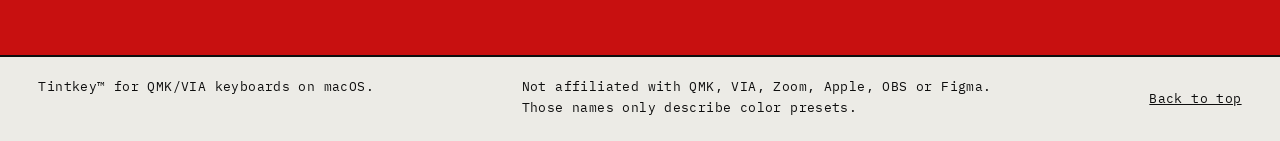
==== commit acb59cda: "Remove the OpenRGB bridge Drops the OpenRGB client, backend, Settings hint, tests, and the site sect" ====
--- a/docs/index.html
+++ b/docs/index.html
@@ -4,7 +4,7 @@
 <meta charset="utf-8">
 <meta name="viewport" content="width=device-width, initial-scale=1">
 <title>Tintkey | Per-app keyboard lighting for macOS</title>
-<meta name="description" content="A macOS menu bar app that changes your QMK/VIA keyboard's RGB color to match the app you're in, turns it red on calls, follows your Focus, and flashes or breathes the keys for the apps you choose. Other keyboards work through OpenRGB (beta).">
+<meta name="description" content="A macOS menu bar app that changes your QMK/VIA keyboard's RGB color to match the app you're in, turns it red on calls, follows your Focus, and flashes or breathes the keys for the apps you choose.">
 <link rel="canonical" href="https://tintkey.vercel.app/">
 <meta name="color-scheme" content="light dark">
 <meta name="theme-color" content="#ecebe6" media="(prefers-color-scheme: light)">
@@ -18,7 +18,7 @@
 <meta property="og:type" content="website">
 <meta property="og:site_name" content="Tintkey">
 <meta property="og:title" content="Tintkey | Per-app keyboard lighting for macOS">
-<meta property="og:description" content="Your keyboard changes color with the app you're in, and flashes when something needs you. QMK/VIA boards, USB or 2.4GHz, plus other brands through OpenRGB (beta).">
+<meta property="og:description" content="Your keyboard changes color with the app you're in, and flashes when something needs you. QMK/VIA boards, USB or 2.4GHz.">
 <meta property="og:image" content="https://tintkey.vercel.app/assets/og-card.png">
 <meta property="og:image:width" content="1200">
 <meta property="og:image:height" content="630">
@@ -44,7 +44,6 @@
     <a href="#features">Features</a>
     <a href="#notifications">Alerts</a>
     <a href="#connect">Connect</a>
-    <a href="#keyboards">Keyboards</a>
     <a href="#faq">FAQ</a>
     <a class="nav-dl" href="https://github.com/akabdalla9124/tintkey/releases/latest/download/Tintkey.dmg" data-dmg>Download</a>
   </nav>
@@ -53,7 +52,7 @@
 <main id="main">
 <section class="hero" aria-labelledby="hero-h">
   <ul class="hero-meta" aria-label="Quick facts">
-    <li>v0.2.0</li><li>macOS 13+</li><li>Apple silicon</li><li>QMK + VIA</li><li>OpenRGB beta</li><li>USB or 2.4GHz</li>
+    <li>v0.2.0</li><li>macOS 13+</li><li>Apple silicon</li><li>QMK + VIA</li><li>USB or 2.4GHz</li>
   </ul>
   <h1 id="hero-h">
     <span>Your keys</span>
@@ -64,7 +63,7 @@
     <p class="lede"><span data-brand>Tintkey</span> lives in the menu bar. Switch to Zoom and the keyboard goes red. Open Xcode and it goes blue. Join a call or turn on a Focus and it changes again. When an app you chose gets a notification, the keys flash or breathe so you notice without looking at the screen.</p>
     <div class="cta-stack">
       <a class="btn btn-primary" href="https://github.com/akabdalla9124/tintkey/releases/latest/download/Tintkey.dmg" data-dmg>Download for Mac <small>.dmg</small></a>
-      <p class="fine" data-dl-line>Version 0.2.0, 2.1 MB. macOS 13 or later, Apple silicon only. Notarized by Apple. Works with QMK keyboards that have VIA enabled, and with others through OpenRGB (beta).</p>
+      <p class="fine" data-dl-line>Version 0.2.0, 2.1 MB. macOS 13 or later, Apple silicon only. Notarized by Apple. Needs a QMK keyboard with VIA enabled.</p>
     </div>
   </div>
 </section>
@@ -204,28 +203,14 @@
       </dl>
     </div>
   </div>
-  <p class="connect-note">This page covers QMK/VIA boards. <a href="#keyboards">Other keyboards connect through OpenRGB.</a> Bluetooth is not supported. macOS does not offer VIA's raw HID channel over Bluetooth.</p>
-</section>
-
-<section class="notify" id="keyboards" aria-labelledby="kb-h">
-  <h2 id="kb-h" class="big">Works with<br>more keyboards.</h2>
-  <div class="notify-body">
-    <p class="notify-lede">No QMK or VIA? <span data-brand>Tintkey</span> can also drive any keyboard that the free, open-source app <a href="https://openrgb.org">OpenRGB</a> supports, with no firmware flashing. It talks to OpenRGB over a local connection on your own Mac. OpenRGB is a separate app, and <span data-brand>Tintkey</span> does not bundle it.</p>
-    <ol class="steps">
-      <li><h3>Install OpenRGB</h3><p>Download it free from <a href="https://openrgb.org">openrgb.org</a> and check that your keyboard is on its supported devices list.</p></li>
-      <li><h3>Start its SDK server</h3><p>In OpenRGB, open Settings, then SDK Server, then Start Server. It listens on this Mac only (127.0.0.1, port 6742).</p></li>
-      <li><h3>Pick it in <span data-brand>Tintkey</span></h3><p>Open General, then the Keyboard list. Your board appears as its name followed by (via OpenRGB). Choose it.</p></li>
-    </ol>
-    <p class="notify-note"><b>Beta.</b> Whole-board colors, notification flashing and breathing (breathing is emulated by dimming the color), Meeting colors and Focus colors all work. Per-key colors do not yet. It has not been tested on every keyboard, and it only works for keyboards OpenRGB itself supports. Native support for more keyboards (starting with Glorious) is in progress.</p>
-  </div>
-</section>
-
+  <p class="connect-note">Bluetooth is not supported. macOS does not offer VIA's raw HID channel over Bluetooth.</p>
+</section>
 <section class="faq" id="faq" aria-labelledby="faq-h">
   <h2 id="faq-h" class="big">Questions.</h2>
   <div class="faq-list">
     <details open>
       <summary>Does it work with a wired keyboard?</summary>
-      <p>Yes. Any QMK keyboard with VIA enabled that you connect over USB. <span data-brand>Tintkey</span> talks to it the same way the VIA app does. Other brands can be wired too, through OpenRGB (beta).</p>
+      <p>Yes. Any QMK keyboard with VIA enabled that you connect over USB. <span data-brand>Tintkey</span> talks to it the same way the VIA app does.</p>
     </details>
     <details>
       <summary>Does it work over a 2.4GHz dongle?</summary>
@@ -233,15 +218,15 @@
     </details>
     <details>
       <summary>Which keyboards are supported?</summary>
-      <p>Natively: QMK firmware with VIA support and lighting controls (RGB Matrix, RGB Light or backlight), USB or a 2.4GHz dongle that passes VIA through. It was developed on a Keychron V1 Max. Beyond that, any keyboard OpenRGB supports works through OpenRGB (beta), see the Keyboards section. Per-key colors need Keychron firmware with Per Key RGB, see below.</p>
+      <p>Natively: QMK firmware with VIA support and lighting controls (RGB Matrix, RGB Light or backlight), USB or a 2.4GHz dongle that passes VIA through. It was developed on a Keychron V1 Max. Per-key colors need Keychron firmware with Per Key RGB, see below.</p>
     </details>
     <details>
       <summary>Does it work with my Razer, Corsair, Glorious or other keyboard?</summary>
-      <p>If OpenRGB supports it, probably yes, through OpenRGB's local SDK server. This is a beta, and it is not tested on every model, so check the supported devices list at openrgb.org first. The Glorious GMMK PRO is not on OpenRGB's list, so it does not work this way yet. Native support for more keyboards, starting with Glorious, is in progress.</p>
+      <p>Not today. <span data-brand>Tintkey</span> controls QMK keyboards with VIA enabled. Support for more brands is planned, but nothing beyond VIA works yet.</p>
     </details>
     <details>
       <summary>Do I need to flash firmware?</summary>
-      <p>No. <span data-brand>Tintkey</span> never flashes anything. A QMK/VIA board needs VIA enabled, which many already have. Other brands keep their stock firmware and are reached through OpenRGB, which is a separate app (GPL) that you install yourself.</p>
+      <p>No. <span data-brand>Tintkey</span> never flashes anything. A QMK board needs VIA enabled, which many already have.</p>
     </details>
     <details>
       <summary>Can I use two keyboards?</summary>
@@ -277,7 +262,7 @@
     </details>
     <details>
       <summary>Which permissions does it ask for?</summary>
-      <p>Per-app colors and Meeting mode need none. Notification alerts need Accessibility so it can read Dock badge counts. Reading your Focus is optional and needs Full Disk Access. The OpenRGB option only connects to 127.0.0.1 on your own Mac. Nothing leaves your Mac.</p>
+      <p>Per-app colors and Meeting mode need none. Notification alerts need Accessibility so it can read Dock badge counts. Reading your Focus is optional and needs Full Disk Access. Nothing leaves your Mac.</p>
     </details>
     <details>
       <summary>Is the download safe to open?</summary>
@@ -297,7 +282,7 @@
       <div><dt>Requires</dt><dd>macOS 13 or later</dd></div>
       <div><dt>Chip</dt><dd>Apple silicon only</dd></div>
       <div><dt>Security</dt><dd>Notarized by Apple</dd></div>
-      <div><dt>Keyboard</dt><dd>QMK/VIA, or OpenRGB (beta)</dd></div>
+      <div><dt>Keyboard</dt><dd>QMK with VIA</dd></div>
     </dl>
     <p class="fine">Open the .dmg, drag the app to Applications, launch it. The icon appears in your menu bar.</p>
   </div>
@@ -305,7 +290,7 @@
 </main>
 
 <footer>
-  <span><span data-brand>Tintkey</span>&trade; for QMK/VIA keyboards on macOS, and others through OpenRGB (beta).</span>
+  <span><span data-brand>Tintkey</span>&trade; for QMK/VIA keyboards on macOS.</span>
   <span>Not affiliated with QMK, VIA, Zoom, Apple, OBS or Figma. Those names only describe color presets.</span>
   <a href="#top">Back to top</a>
 </footer>
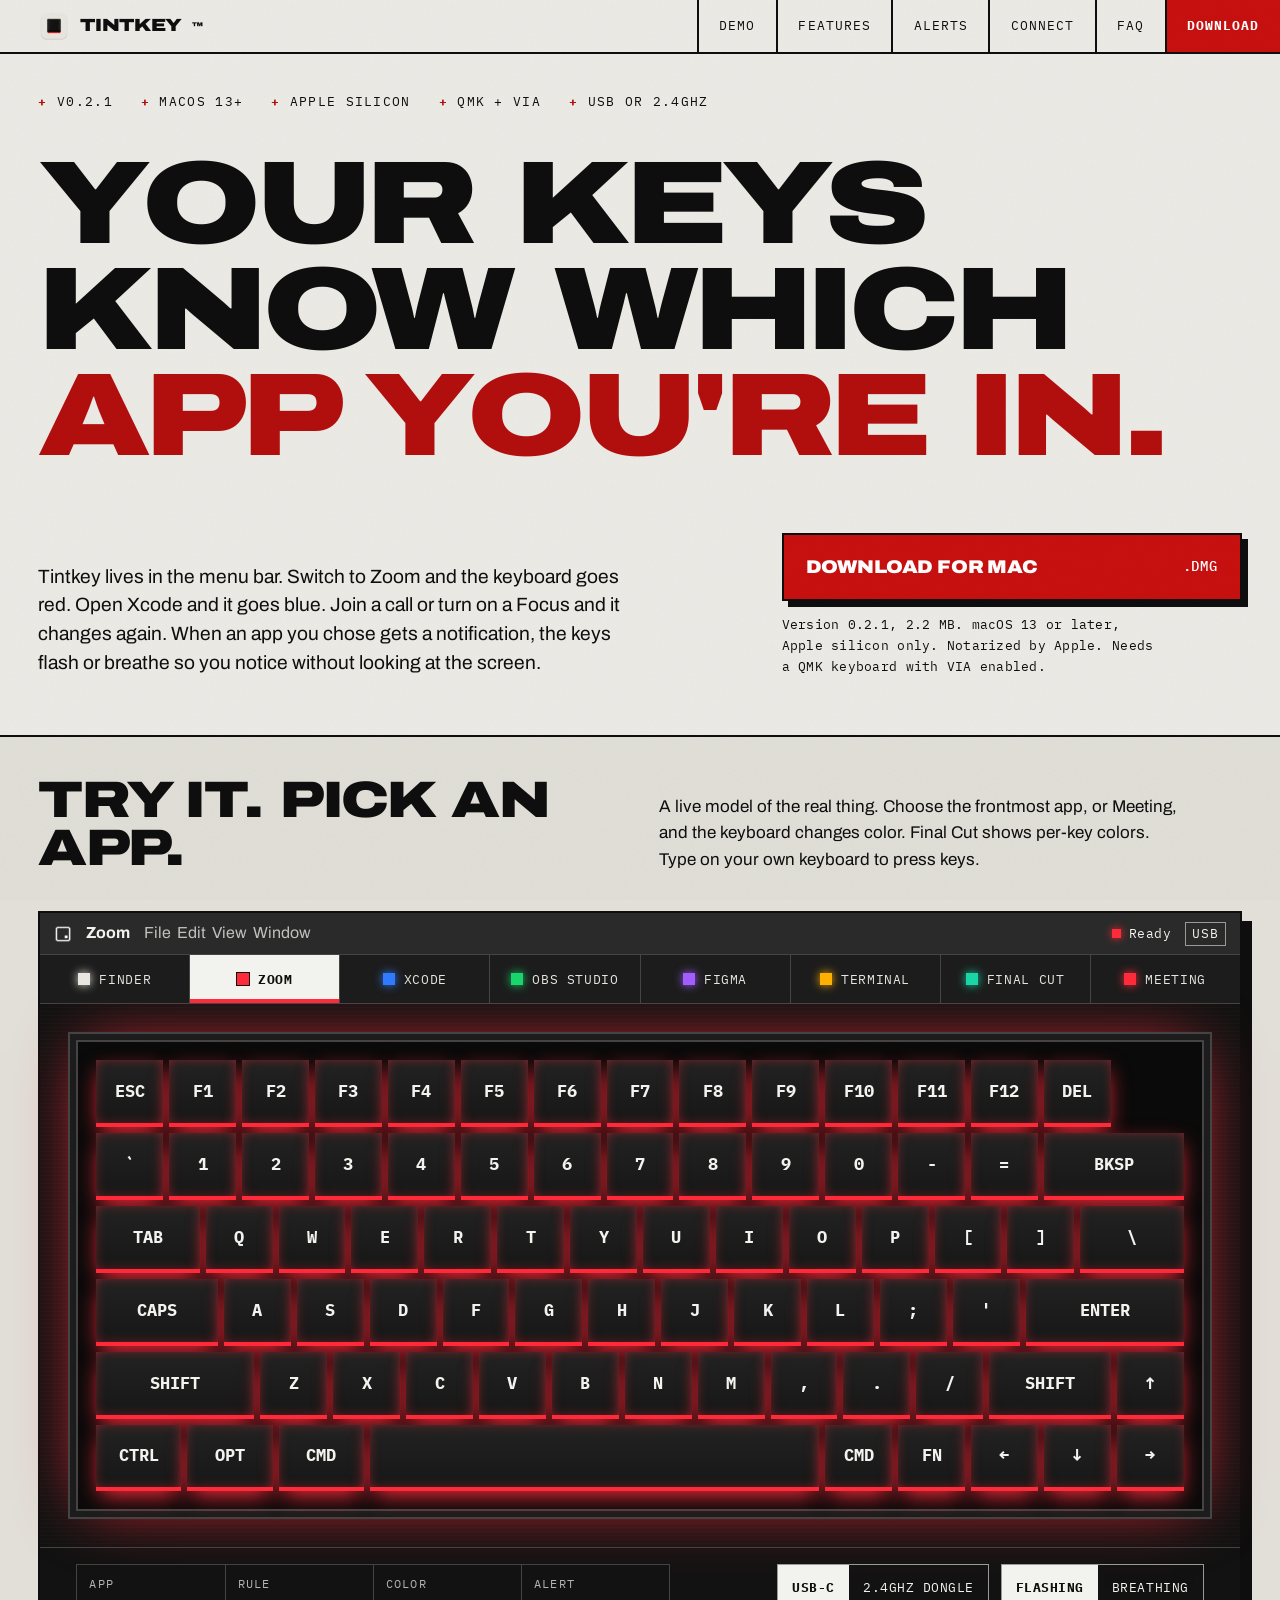
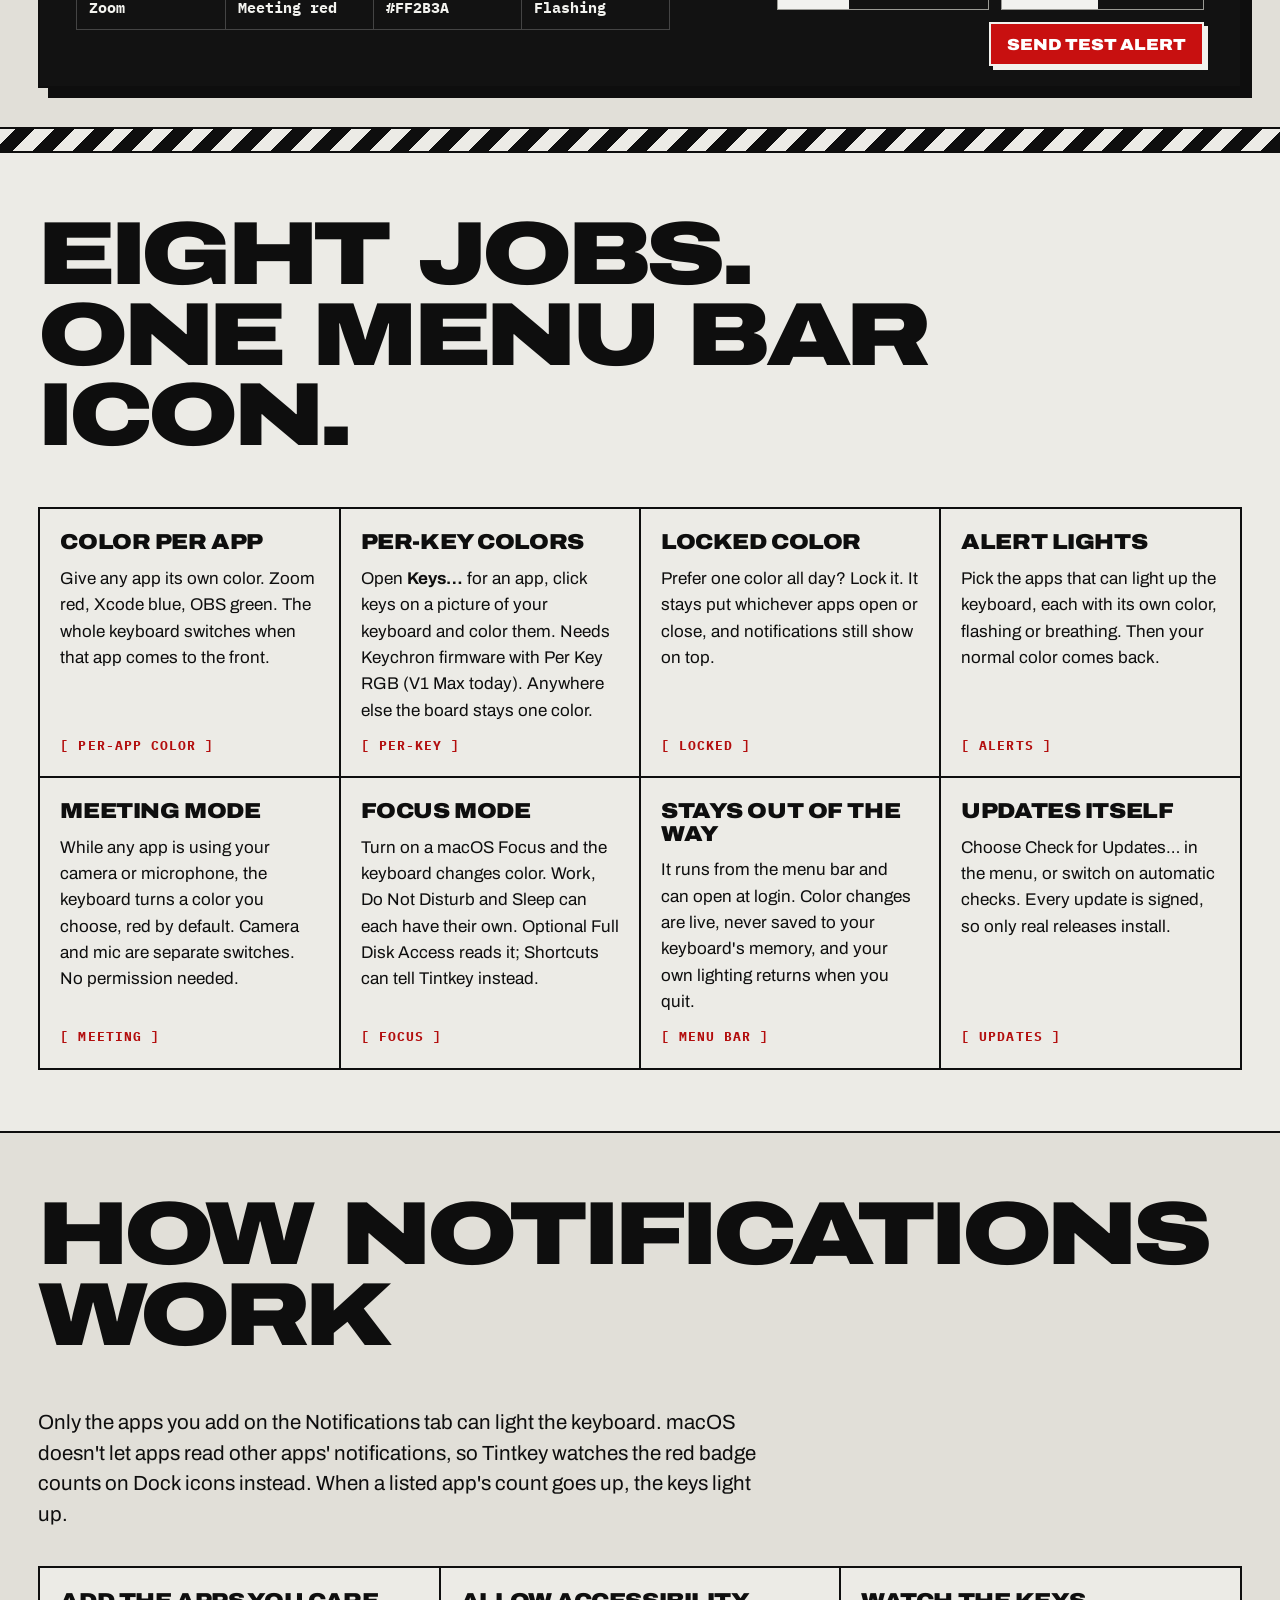
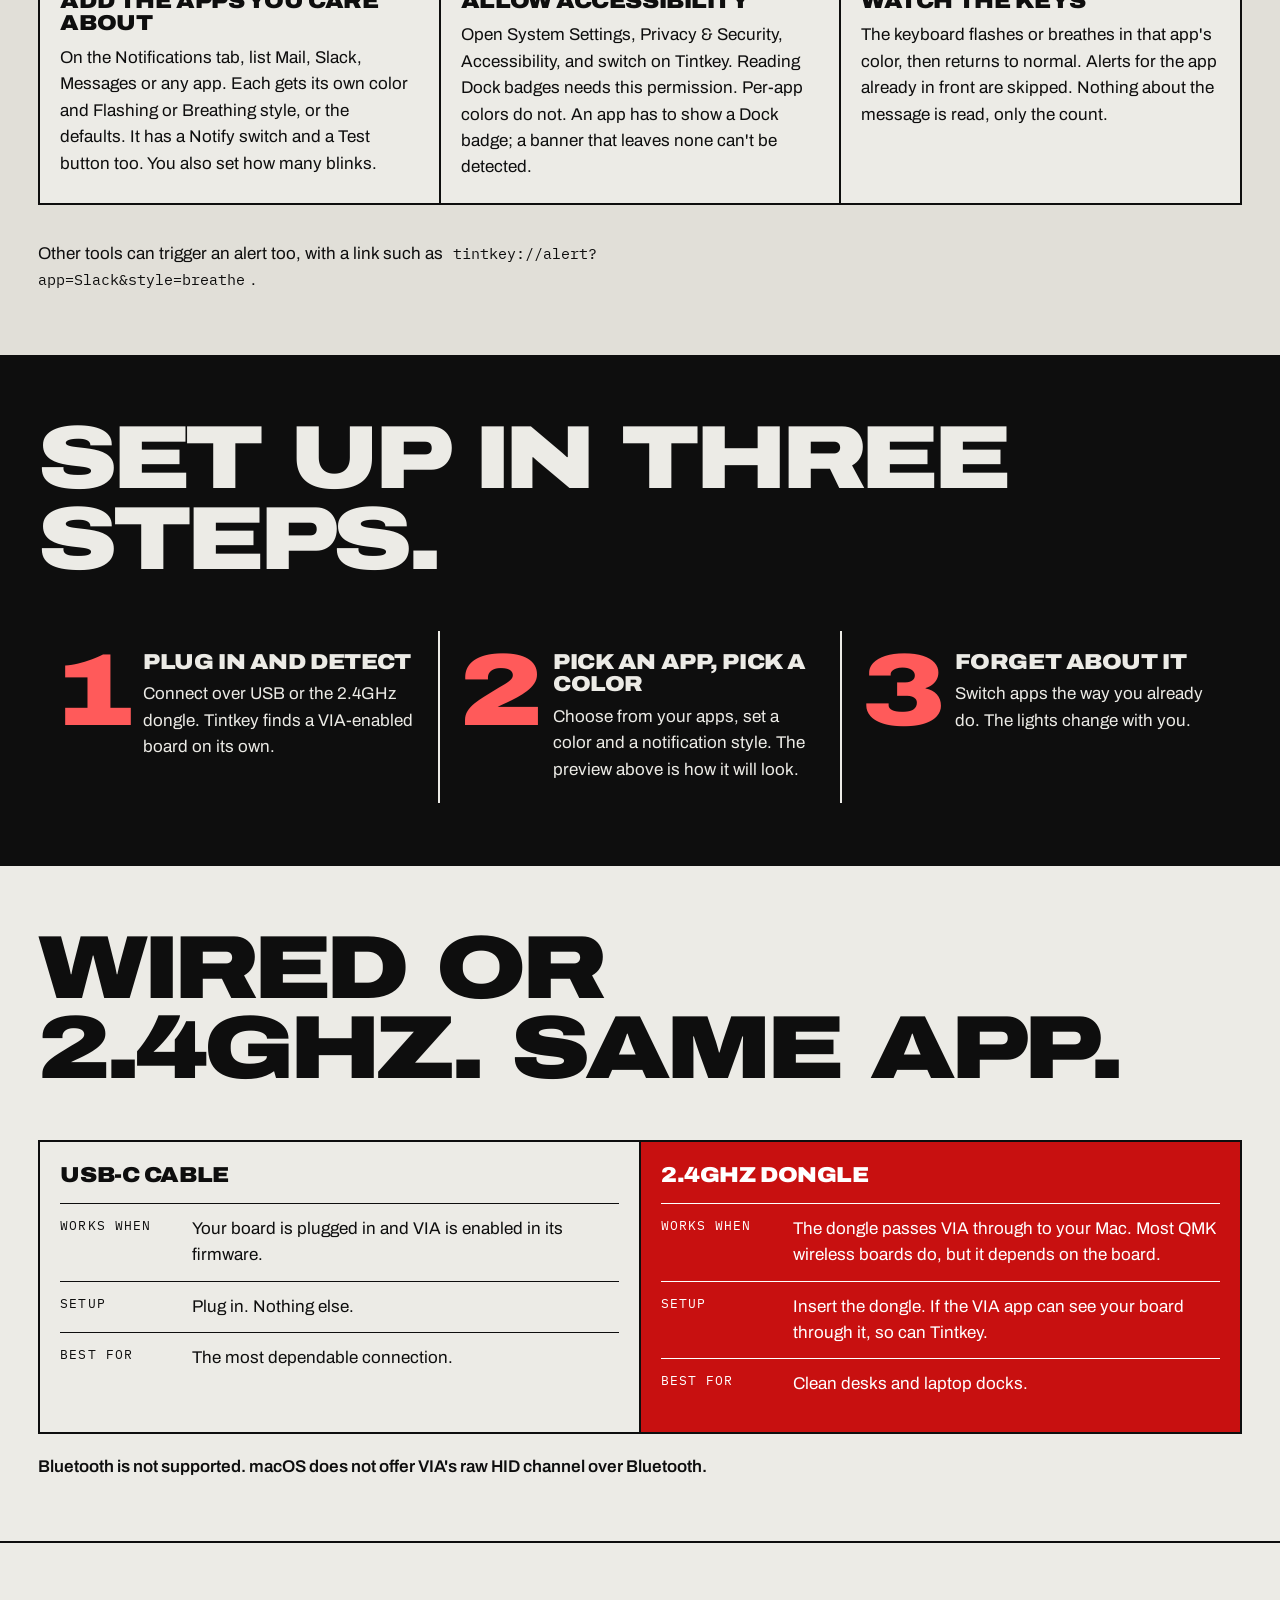
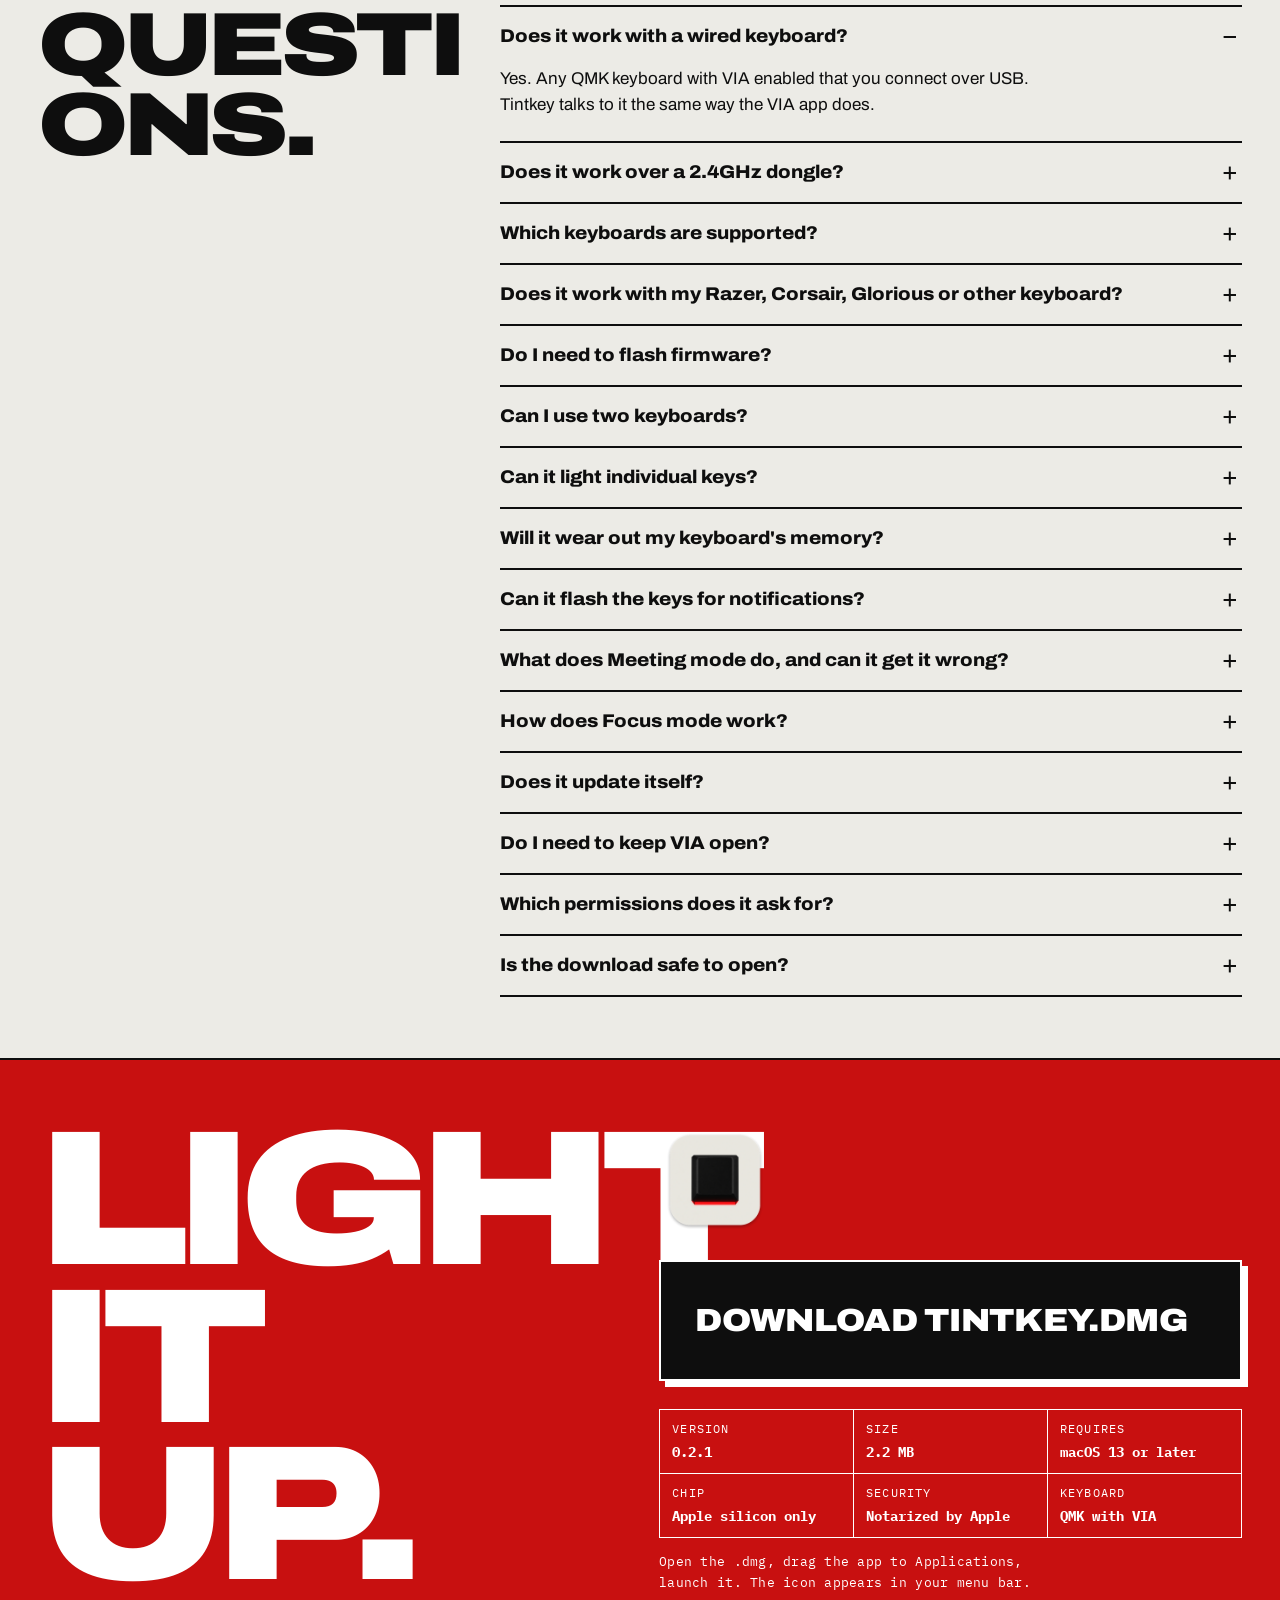
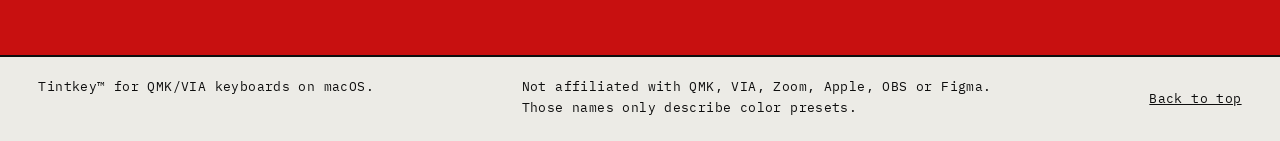
==== commit 365d7641: "Focus modes are opt-in per mode; menu shows when Meeting or Focus overrides app colors; 0.2.1 A sche" ====
--- a/docs/index.html
+++ b/docs/index.html
@@ -52,7 +52,7 @@
 <main id="main">
 <section class="hero" aria-labelledby="hero-h">
   <ul class="hero-meta" aria-label="Quick facts">
-    <li>v0.2.0</li><li>macOS 13+</li><li>Apple silicon</li><li>QMK + VIA</li><li>USB or 2.4GHz</li>
+    <li>v0.2.1</li><li>macOS 13+</li><li>Apple silicon</li><li>QMK + VIA</li><li>USB or 2.4GHz</li>
   </ul>
   <h1 id="hero-h">
     <span>Your keys</span>
@@ -63,7 +63,7 @@
     <p class="lede"><span data-brand>Tintkey</span> lives in the menu bar. Switch to Zoom and the keyboard goes red. Open Xcode and it goes blue. Join a call or turn on a Focus and it changes again. When an app you chose gets a notification, the keys flash or breathe so you notice without looking at the screen.</p>
     <div class="cta-stack">
       <a class="btn btn-primary" href="https://github.com/akabdalla9124/tintkey/releases/latest/download/Tintkey.dmg" data-dmg>Download for Mac <small>.dmg</small></a>
-      <p class="fine" data-dl-line>Version 0.2.0, 2.1 MB. macOS 13 or later, Apple silicon only. Notarized by Apple. Needs a QMK keyboard with VIA enabled.</p>
+      <p class="fine" data-dl-line>Version 0.2.1, 2.2 MB. macOS 13 or later, Apple silicon only. Notarized by Apple. Needs a QMK keyboard with VIA enabled.</p>
     </div>
   </div>
 </section>
@@ -254,7 +254,7 @@
     </details>
     <details>
       <summary>Does it update itself?</summary>
-      <p>Yes. Choose Check for Updates&hellip; in the menu bar, or switch on automatic checks in General. Updates are signed. Version 0.1.0 has no updater, so if you have it, download 0.2.0 once by hand.</p>
+      <p>Yes. Choose Check for Updates&hellip; in the menu bar, or switch on automatic checks in General. Updates are signed. Version 0.1.0 has no updater, so if you have it, download 0.2.1 once by hand.</p>
     </details>
     <details>
       <summary>Do I need to keep VIA open?</summary>
@@ -277,8 +277,8 @@
     <img class="dl-icon" src="assets/icon-512.png" width="112" height="112" alt="Tintkey app icon: a black keycap with a red glow">
     <a class="btn btn-primary btn-xl" href="https://github.com/akabdalla9124/tintkey/releases/latest/download/Tintkey.dmg" data-dmg><span>Download <span data-brand>Tintkey</span>.dmg</span></a>
     <dl class="specs">
-      <div><dt>Version</dt><dd>0.2.0</dd></div>
-      <div><dt>Size</dt><dd>2.1 MB</dd></div>
+      <div><dt>Version</dt><dd>0.2.1</dd></div>
+      <div><dt>Size</dt><dd>2.2 MB</dd></div>
       <div><dt>Requires</dt><dd>macOS 13 or later</dd></div>
       <div><dt>Chip</dt><dd>Apple silicon only</dd></div>
       <div><dt>Security</dt><dd>Notarized by Apple</dd></div>
